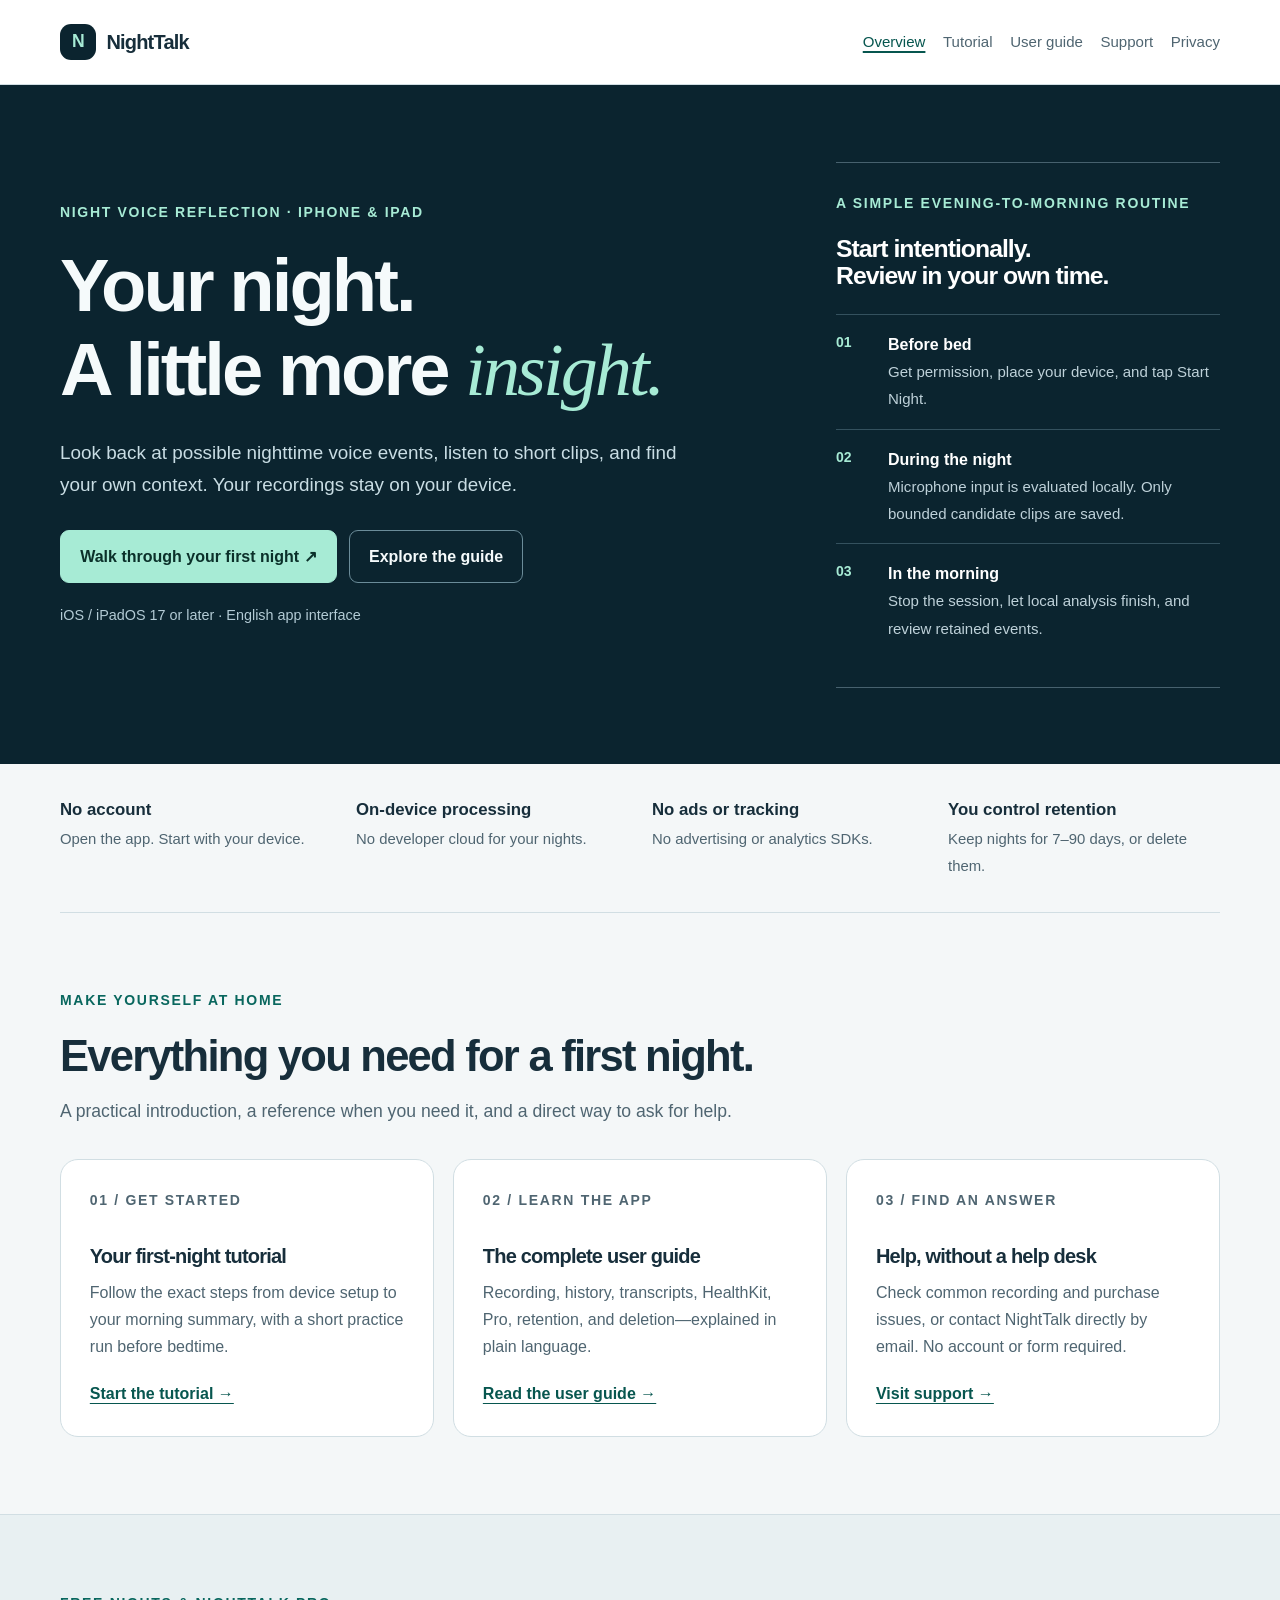
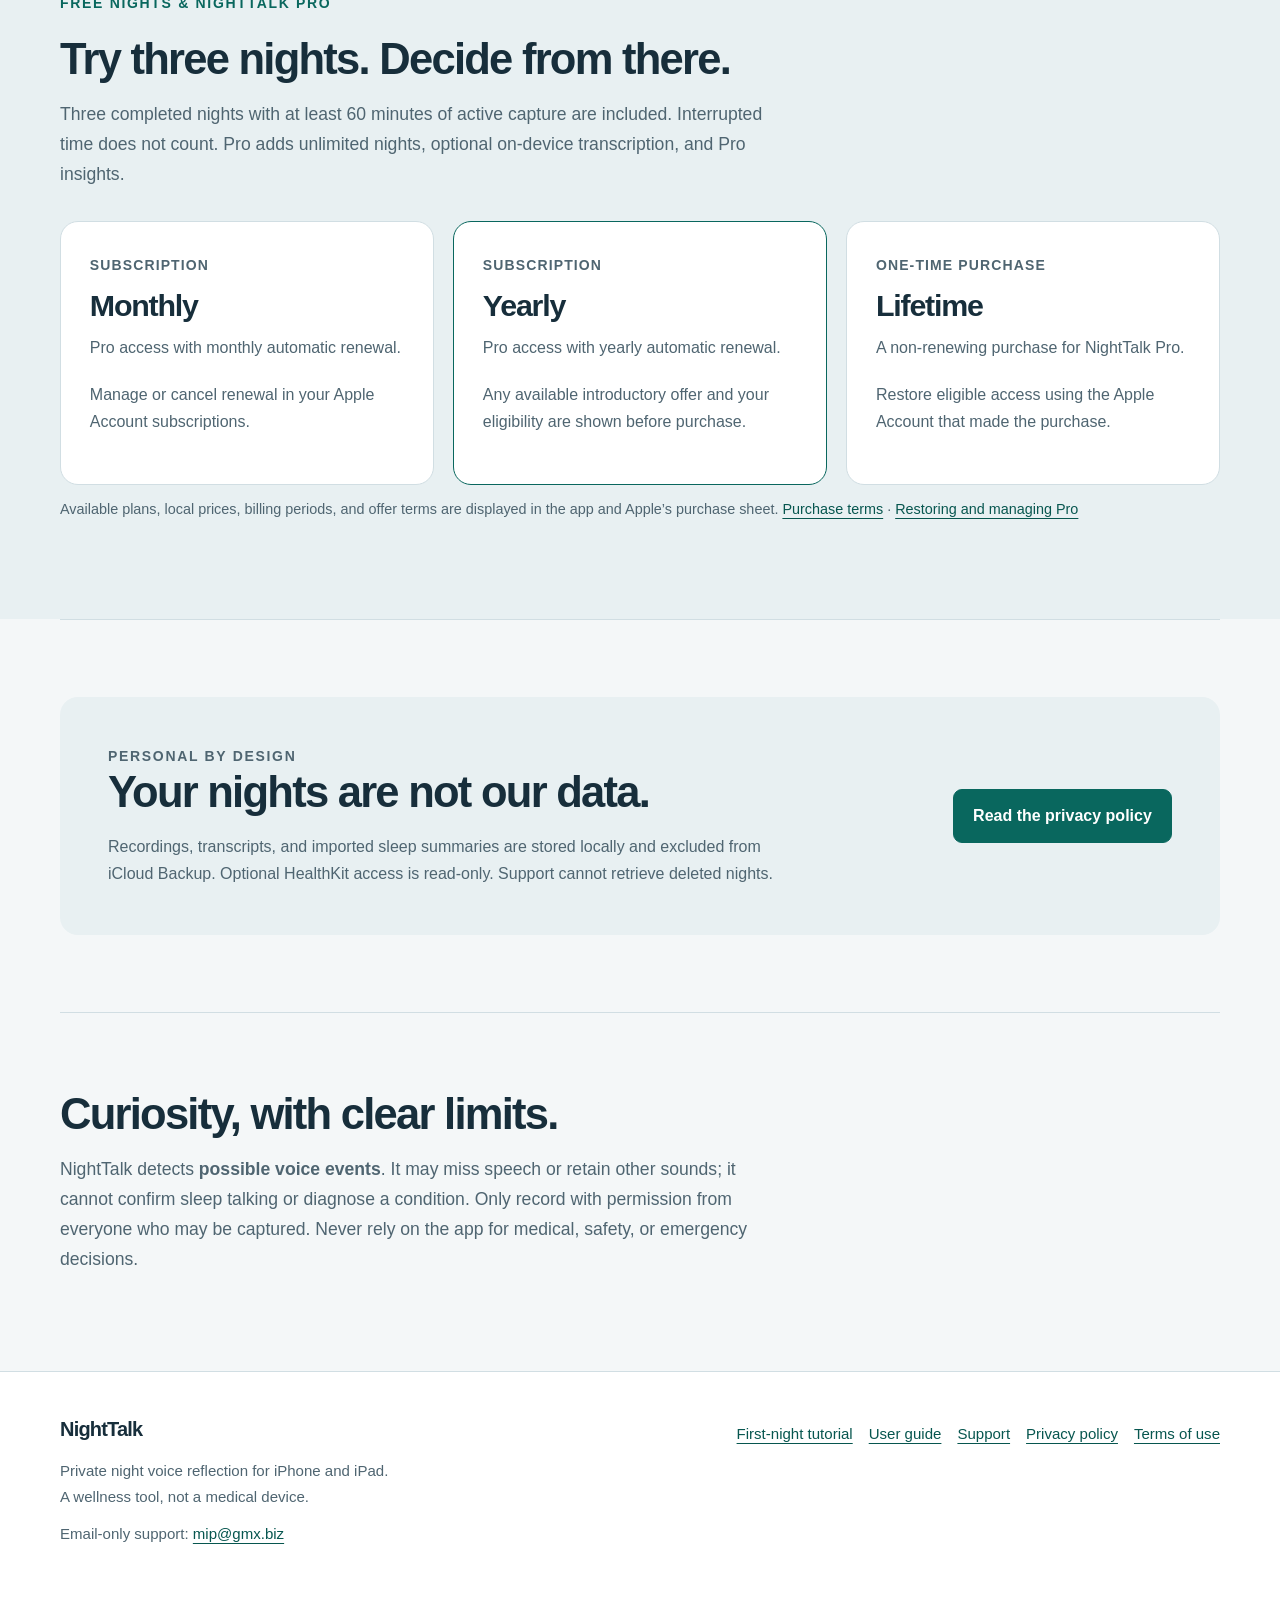
==== index.html @ 0c6dddd6 "Build polished NightTalk user help, tutorial and email-only support site" ====
<!doctype html>
<html lang="en"><head><meta charset="utf-8"><meta name="viewport" content="width=device-width, initial-scale=1"><meta name="description" content="Meet NightTalk: private, on-device voice-event reflection. Learn to record a night, review possible events, and control your data."><meta name="color-scheme" content="light dark"><link rel="canonical" href="https://minh.systems/Nighttalk/"><link rel="stylesheet" href="assets/styles.css"><title>A little more insight into your night — NightTalk</title></head>
<body><a class="skip-link" href="#main-content">Skip to content</a>
<header class="site-header"><nav class="nav shell" aria-label="Main navigation"><a class="brand" href="index.html" aria-label="NightTalk home"><span class="brand-mark" aria-hidden="true">N</span>NightTalk</a><div class="nav-links"><a href="index.html" aria-current="page">Overview</a><a href="tutorial.html">Tutorial</a><a href="documentation.html">User guide</a><a href="support.html">Support</a><a href="privacy.html">Privacy</a></div></nav></header>
<main id="main-content">
<section class="hero"><div class="shell hero-grid"><div><p class="eyebrow">Night voice reflection · iPhone &amp; iPad</p><h1>Your night.<br>A little more <em>insight.</em></h1><p class="hero-copy">Look back at possible nighttime voice events, listen to short clips, and find your own context. Your recordings stay on your device.</p><div class="hero-actions"><a class="button" href="tutorial.html">Walk through your first night <span aria-hidden="true">&nbsp;↗</span></a><a class="button button-secondary" href="documentation.html">Explore the guide</a></div><p class="microcopy">iOS / iPadOS 17 or later · English app interface</p></div><aside class="night-note"><p class="eyebrow">A simple evening-to-morning routine</p><h2>Start intentionally.<br>Review in your own time.</h2><ol><li><div><strong>Before bed</strong><span>Get permission, place your device, and tap Start Night.</span></div></li><li><div><strong>During the night</strong><span>Microphone input is evaluated locally. Only bounded candidate clips are saved.</span></div></li><li><div><strong>In the morning</strong><span>Stop the session, let local analysis finish, and review retained events.</span></div></li></ol></aside></div></section>
<div class="shell facts" aria-label="Product facts"><div class="fact"><strong>No account</strong><span>Open the app. Start with your device.</span></div><div class="fact"><strong>On-device processing</strong><span>No developer cloud for your nights.</span></div><div class="fact"><strong>No ads or tracking</strong><span>No advertising or analytics SDKs.</span></div><div class="fact"><strong>You control retention</strong><span>Keep nights for 7–90 days, or delete them.</span></div></div>
<section class="section shell"><p class="eyebrow">Make yourself at home</p><h2>Everything you need for a first night.</h2><p class="section-intro">A practical introduction, a reference when you need it, and a direct way to ask for help.</p><div class="grid-3"><article class="card"><p class="eyebrow">01 / Get started</p><h3>Your first-night tutorial</h3><p>Follow the exact steps from device setup to your morning summary, with a short practice run before bedtime.</p><a href="tutorial.html">Start the tutorial →</a></article><article class="card"><p class="eyebrow">02 / Learn the app</p><h3>The complete user guide</h3><p>Recording, history, transcripts, HealthKit, Pro, retention, and deletion—explained in plain language.</p><a href="documentation.html">Read the user guide →</a></article><article class="card"><p class="eyebrow">03 / Find an answer</p><h3>Help, without a help desk</h3><p>Check common recording and purchase issues, or contact NightTalk directly by email. No account or form required.</p><a href="support.html">Visit support →</a></article></div></section>
<section class="section pricing" id="plans"><div class="shell"><p class="eyebrow">Free nights &amp; NightTalk Pro</p><h2>Try three nights. Decide from there.</h2><p class="section-intro">Three completed nights with at least 60 minutes of active capture are included. Interrupted time does not count. Pro adds unlimited nights, optional on-device transcription, and Pro insights.</p><div class="pricing-grid"><article class="price-card"><span class="price-label">Subscription</span><h3 class="price">Monthly</h3><p>Pro access with monthly automatic renewal.</p><p>Manage or cancel renewal in your Apple Account subscriptions.</p></article><article class="price-card featured"><span class="price-label">Subscription</span><h3 class="price">Yearly</h3><p>Pro access with yearly automatic renewal.</p><p>Any available introductory offer and your eligibility are shown before purchase.</p></article><article class="price-card"><span class="price-label">One-time purchase</span><h3 class="price">Lifetime</h3><p>A non-renewing purchase for NightTalk Pro.</p><p>Restore eligible access using the Apple Account that made the purchase.</p></article></div><p class="microcopy">Available plans, local prices, billing periods, and offer terms are displayed in the app and Apple’s purchase sheet. <a href="terms.html">Purchase terms</a> · <a href="documentation.html#purchases">Restoring and managing Pro</a></p></div></section>
<section class="section shell"><div class="callout"><div><p class="eyebrow">Personal by design</p><h2>Your nights are not our data.</h2><p>Recordings, transcripts, and imported sleep summaries are stored locally and excluded from iCloud Backup. Optional HealthKit access is read-only. Support cannot retrieve deleted nights.</p></div><a class="button" href="privacy.html">Read the privacy policy</a></div></section>
<section class="section shell"><h2>Curiosity, with clear limits.</h2><p class="section-intro">NightTalk detects <strong>possible voice events</strong>. It may miss speech or retain other sounds; it cannot confirm sleep talking or diagnose a condition. Only record with permission from everyone who may be captured. Never rely on the app for medical, safety, or emergency decisions.</p></section></main>
<footer class="site-footer"><div class="shell footer-grid"><div><a class="brand" href="index.html">NightTalk</a><p>Private night voice reflection for iPhone and iPad.<br>A wellness tool, not a medical device.</p><p>Email-only support: <a href="mailto:mip@gmx.biz">mip@gmx.biz</a></p></div><nav class="footer-links" aria-label="Footer navigation"><a href="tutorial.html">First-night tutorial</a><a href="documentation.html">User guide</a><a href="support.html">Support</a><a href="privacy.html">Privacy policy</a><a href="terms.html">Terms of use</a></nav></div></footer>
</body></html>
---- assets/styles.css ----
:root{color-scheme:light dark;--ink:#172e3b;--muted:#4f6571;--paper:#f4f7f8;--surface:#fff;--soft:#e8f0f2;--line:#d1dee3;--accent:#09675e;--accent-ink:#07564f;--night:#0b242f;--mint:#a7ebd5;--radius:18px}
*{box-sizing:border-box}html{scroll-behavior:smooth;scroll-padding-top:110px}body{margin:0;background:var(--paper);color:var(--ink);font-family:-apple-system,BlinkMacSystemFont,"Segoe UI",sans-serif;font-size:1rem;line-height:1.7;overflow-wrap:break-word}a{color:var(--accent-ink);text-underline-offset:4px}a:hover{text-decoration-thickness:2px}a:focus-visible,summary:focus-visible{outline:3px solid #c97608;outline-offset:5px}h1,h2,h3{line-height:1.12;letter-spacing:-.04em;text-wrap:balance}h1{font-size:clamp(2.6rem,5.8vw,5.25rem);font-weight:650;margin:0;max-width:850px}h2{font-size:clamp(1.8rem,3.4vw,2.8rem);margin:0 0 1rem;font-weight:650}h3{font-size:1.25rem;margin:0 0 .65rem}p{margin:.75rem 0 1.25rem}.shell{width:min(1160px,calc(100% - 3rem));margin-inline:auto}.site-header{background:var(--surface);border-bottom:1px solid var(--line);position:sticky;top:0;z-index:10}.nav{display:flex;align-items:center;justify-content:space-between;gap:1.5rem;min-height:84px}.brand{display:inline-flex;align-items:center;gap:.65rem;font-size:1.25rem;font-weight:750;letter-spacing:-.04em;text-decoration:none;color:var(--ink)}.brand-mark{width:36px;height:36px;border-radius:11px;background:var(--night);color:var(--mint);display:grid;place-items:center;font-size:1.1rem}.nav-links{display:flex;flex-wrap:wrap;gap:.3rem 1.1rem}.nav-links a{font-size:.94rem;min-height:44px;display:inline-flex;align-items:center;color:var(--muted);text-decoration:none}.nav-links a[aria-current],.nav-links a:hover{color:var(--accent-ink);text-decoration:underline;text-decoration-thickness:2px}.skip-link{position:fixed;top:-100px;left:1rem;background:var(--surface);padding:.8rem;z-index:99}.skip-link:focus{top:1rem}.hero{background:var(--night);color:#f5fafb;padding:clamp(3rem,6vw,6rem) 0}.hero-grid{display:grid;grid-template-columns:minmax(0,1.45fr) minmax(0,.8fr);gap:5rem;align-items:center}.eyebrow{font-size:.875rem;text-transform:uppercase;letter-spacing:.12em;font-weight:750;color:var(--accent);margin:0 0 1.2rem}.hero .eyebrow{color:var(--mint)}.hero h1 em{font-family:Georgia,serif;font-weight:400;color:var(--mint)}.hero-copy{color:#c9dde4;font-size:1.18rem;max-width:630px;margin:1.6rem 0}.hero-actions{display:flex;flex-wrap:wrap;gap:.75rem;margin:1.8rem 0 1.25rem}.button{display:inline-flex;align-items:center;justify-content:center;min-height:48px;padding:.75rem 1.2rem;border:1px solid var(--accent);border-radius:9px;background:var(--accent);color:#fff;font-weight:700;text-decoration:none;text-align:center}.button:hover{filter:brightness(1.12);text-decoration:none}.hero .button{background:var(--mint);border-color:var(--mint);color:#0b302a}.hero .button-secondary{background:transparent;color:#f5fafb;border-color:#6b8c99}.microcopy{font-size:.9rem;color:var(--muted)}.hero .microcopy{color:#b3cbd5}.night-note{border-top:1px solid #47616e;border-bottom:1px solid #47616e;padding:1.8rem 0}.night-note h2{font-size:1.55rem;color:#fff}.night-note ol{list-style:none;padding:0;margin:1.5rem 0 0;counter-reset:night}.night-note li{counter-increment:night;display:grid;grid-template-columns:36px 1fr;gap:1rem;padding:1rem 0;border-top:1px solid #34515e}.night-note li:before{content:"0" counter(night);color:var(--mint);font-size:.875rem;font-weight:750}.night-note strong{display:block;color:#fff}.night-note span{color:#bed1d9;font-size:.94rem}.section{padding:clamp(3rem,6vw,5rem) 0}.section + .section{border-top:1px solid var(--line)}.section-intro{color:var(--muted);max-width:730px;font-size:1.1rem}.section-heading{display:flex;align-items:end;justify-content:space-between;gap:2rem}.grid-3,.pricing-grid{display:grid;grid-template-columns:repeat(3,minmax(0,1fr));gap:1.2rem;margin-top:2rem}.card,.price-card{background:var(--surface);border:1px solid var(--line);padding:1.8rem;border-radius:var(--radius)}.card p,.price-card p,.price-card ul{color:var(--muted)}.card p:last-child{margin-bottom:0}.card .eyebrow{margin-bottom:2rem}.card a{font-weight:700}.facts{display:grid;grid-template-columns:repeat(4,minmax(0,1fr));border-bottom:1px solid var(--line);gap:1.5rem;padding:2rem 0}.fact strong{display:block;font-size:1.05rem}.fact span{font-size:.93rem;color:var(--muted)}.pricing{background:var(--soft)}.price-label{font-size:.875rem;color:var(--muted);text-transform:uppercase;letter-spacing:.08em;font-weight:750}.price{font-size:1.9rem;letter-spacing:-.04em;font-weight:700;margin:.6rem 0}.price-card ul{padding-left:1.2rem}.featured{border-color:var(--accent)}.callout{padding:clamp(1.5rem,4vw,3rem);background:var(--soft);border-radius:var(--radius);display:flex;justify-content:space-between;align-items:center;gap:2rem}.callout p{max-width:700px;margin-bottom:0;color:var(--muted)}.callout .button{flex-shrink:0}.legal-hero{background:var(--soft);padding:clamp(2.6rem,6vw,4.5rem) 0}.legal-hero h1{font-size:clamp(2.5rem,5vw,4.2rem)}.legal-hero p:not(.eyebrow){max-width:740px;color:var(--muted);font-size:1.1rem;margin-bottom:0}.prose{width:min(820px,calc(100% - 3rem));margin:3rem auto 5rem}.prose h2{font-size:1.7rem;margin-top:2.8rem;scroll-margin-top:1rem}.prose h3{margin-top:1.7rem}.prose p,.prose li{color:var(--muted)}.prose li{margin-bottom:.5rem}.prose strong{color:var(--ink)}.notice{padding:1.25rem 1.5rem;border-left:3px solid var(--accent);background:var(--soft);border-radius:0 10px 10px 0}.docs-layout{display:grid;grid-template-columns:235px minmax(0,1fr);gap:4.5rem;align-items:start;padding:3.5rem 0 5rem}.docs-layout .prose{width:100%;margin:0;max-width:790px}.docs-layout .prose h2:first-child{margin-top:0}.toc{position:sticky;top:116px;border-left:1px solid var(--line);padding-left:1.25rem}.toc h2{font-size:.875rem;text-transform:uppercase;letter-spacing:.08em}.toc a{display:block;padding:.5rem 0;text-decoration:none;color:var(--muted);font-size:.94rem}.toc a:hover{color:var(--accent-ink);text-decoration:underline}.step{padding:0 0 2rem;margin-bottom:2rem;border-bottom:1px solid var(--line)}.step .step-number{font-size:.875rem;letter-spacing:.1em;font-weight:750;color:var(--accent);text-transform:uppercase}.step h2{margin-top:.6rem}.checklist{padding-left:1.2rem}.support-grid{display:grid;grid-template-columns:1.15fr .85fr;gap:3rem;align-items:start}.support-box{padding:2rem;background:var(--soft);border-radius:var(--radius)}.support-box h3{margin-top:0}.support-box p,.support-box li{color:var(--muted)}.email-address{font-size:clamp(1.5rem,4vw,2.4rem);font-weight:650;letter-spacing:-.04em}.faq{margin-top:2rem;max-width:900px}details{border-top:1px solid var(--line);padding:1.1rem 0}details:last-child{border-bottom:1px solid var(--line)}summary{cursor:pointer;font-size:1.1rem;font-weight:650;padding:.4rem 1rem .4rem 0}details p{color:var(--muted);max-width:790px;padding-right:1rem}details a{font-weight:600}.site-footer{border-top:1px solid var(--line);padding:2.5rem 0;background:var(--surface)}.footer-grid{display:grid;grid-template-columns:1fr 1fr;gap:3rem}.footer-grid p{color:var(--muted);font-size:.94rem;max-width:480px;margin:.75rem 0}.footer-links{display:flex;align-content:start;justify-content:flex-end;gap:.4rem 1rem;flex-wrap:wrap}.footer-links a{font-size:.94rem;min-height:44px;display:inline-flex;align-items:center}
@media(prefers-color-scheme:dark){:root{--ink:#e6f0f4;--muted:#aec2cc;--paper:#0d202b;--surface:#122b37;--soft:#173442;--line:#35525f;--accent:#8cdfc8;--accent-ink:#a7ebd5}.button{background:#a7ebd5;color:#0b302a;border-color:#a7ebd5}.hero{background:#081c25}.brand-mark{background:#244b55}.hero .button-secondary{color:#f5fafb}.night-note{border-color:#47616e}}
@media(max-width:900px){.hero-grid{gap:2.5rem;grid-template-columns:1.3fr 1fr}.docs-layout{gap:2rem;grid-template-columns:190px 1fr}.grid-3,.pricing-grid{gap:.75rem}.card,.price-card{padding:1.3rem}.nav-links{gap:.1rem .7rem}}
@media(max-width:700px){html{scroll-padding-top:1rem}.shell,.prose{width:calc(100% - 2rem)}.site-header{position:static}.nav{align-items:flex-start;flex-direction:column;gap:.5rem;padding:1rem 0 .5rem}.nav-links{gap:0 1rem}.hero-grid,.support-grid,.docs-layout,.footer-grid{grid-template-columns:1fr}.hero-grid{gap:2rem}.hero{padding:3rem 0}.night-note{margin-top:.5rem}.night-note ol{margin-top:1rem}.grid-3,.pricing-grid{grid-template-columns:1fr}.facts{grid-template-columns:1fr 1fr;gap:1.4rem}.card{padding:1.5rem}.card .eyebrow{margin-bottom:1rem}.callout,.section-heading{align-items:flex-start;flex-direction:column;gap:1.25rem}.docs-layout{padding-top:2rem}.toc{position:static;display:flex;flex-wrap:wrap;gap:.25rem 1rem;border-left:0;border-bottom:1px solid var(--line);padding:0 0 1.5rem}.toc h2{width:100%;margin-bottom:.25rem}.footer-grid{gap:1rem}.footer-links{justify-content:flex-start}.prose h2{scroll-margin-top:0}}
@media(prefers-reduced-motion:reduce){html{scroll-behavior:auto}*{transition:none!important}}
@media print{.site-header,.site-footer,.toc,.hero-actions{display:none}.hero,.legal-hero{background:none;color:#000}.docs-layout{display:block}.prose,.shell{width:100%;max-width:none}.prose p,.prose li{color:#000}details{break-inside:avoid}}
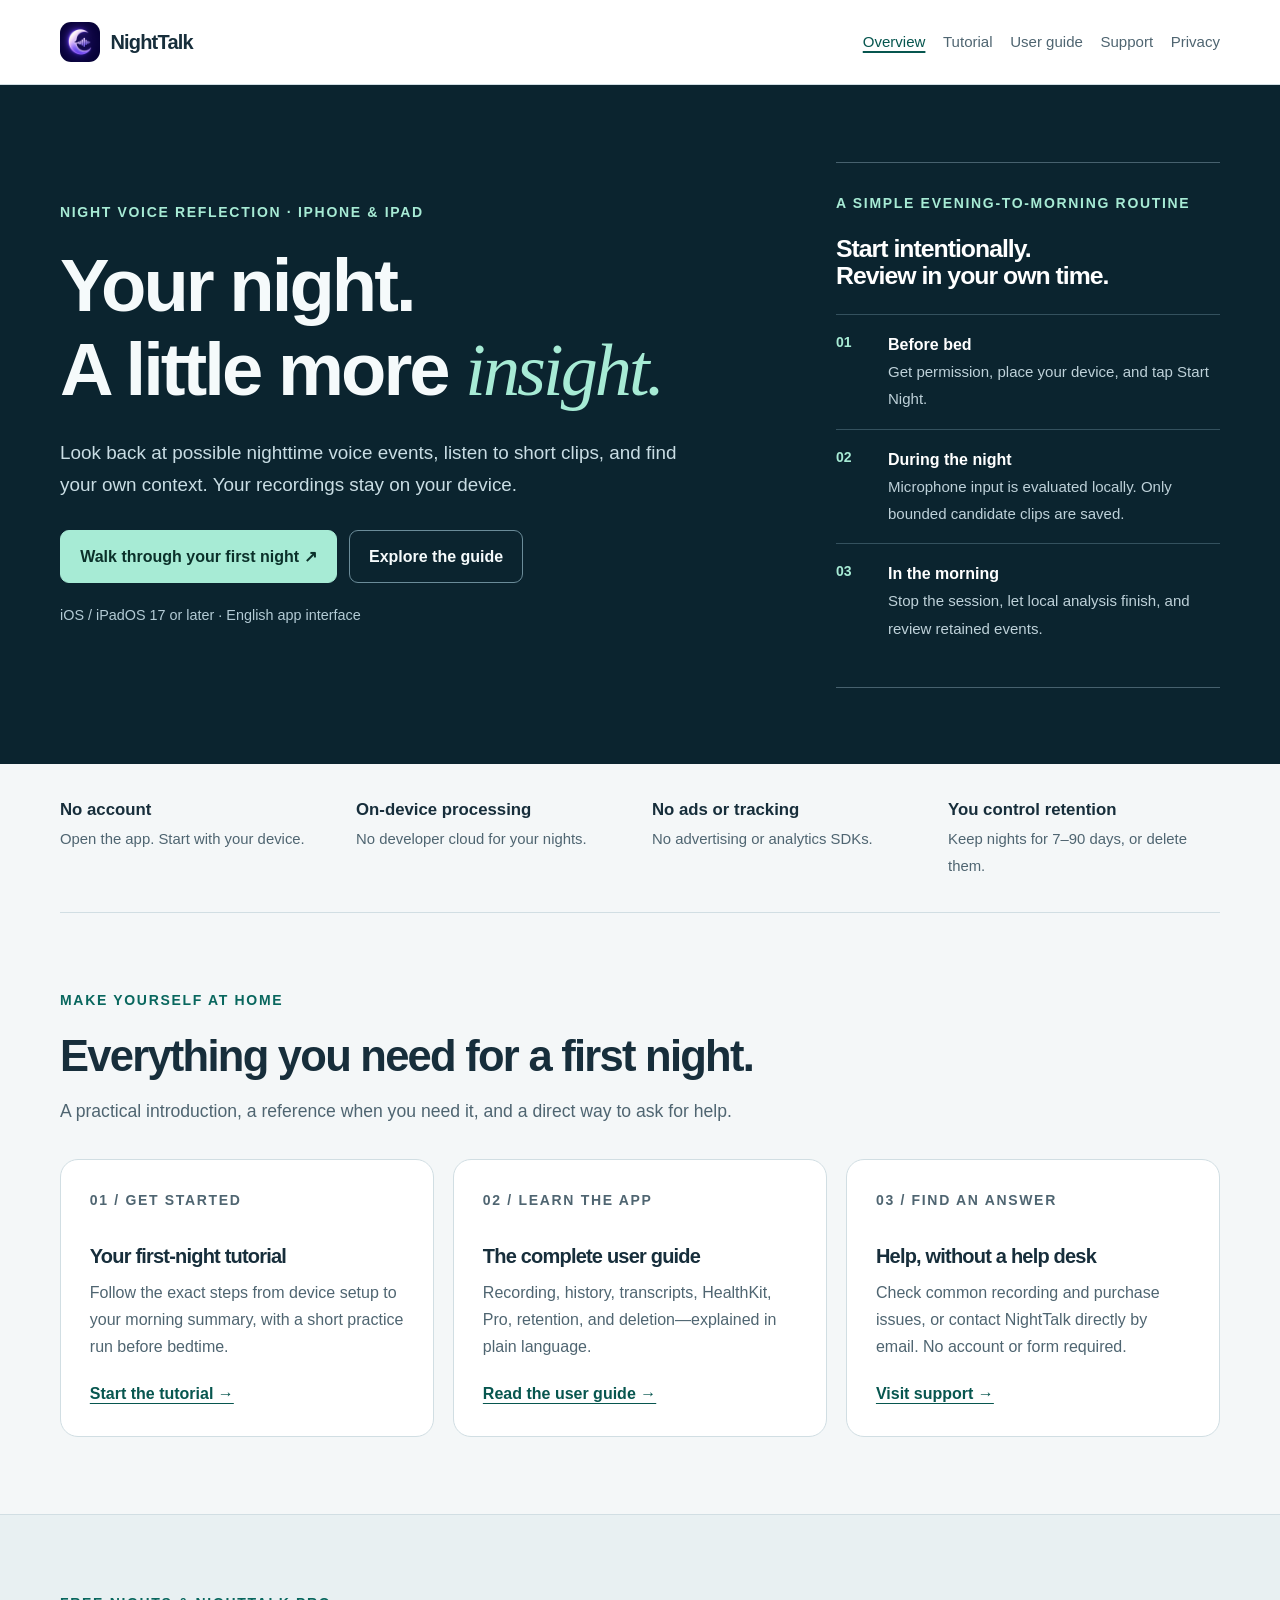
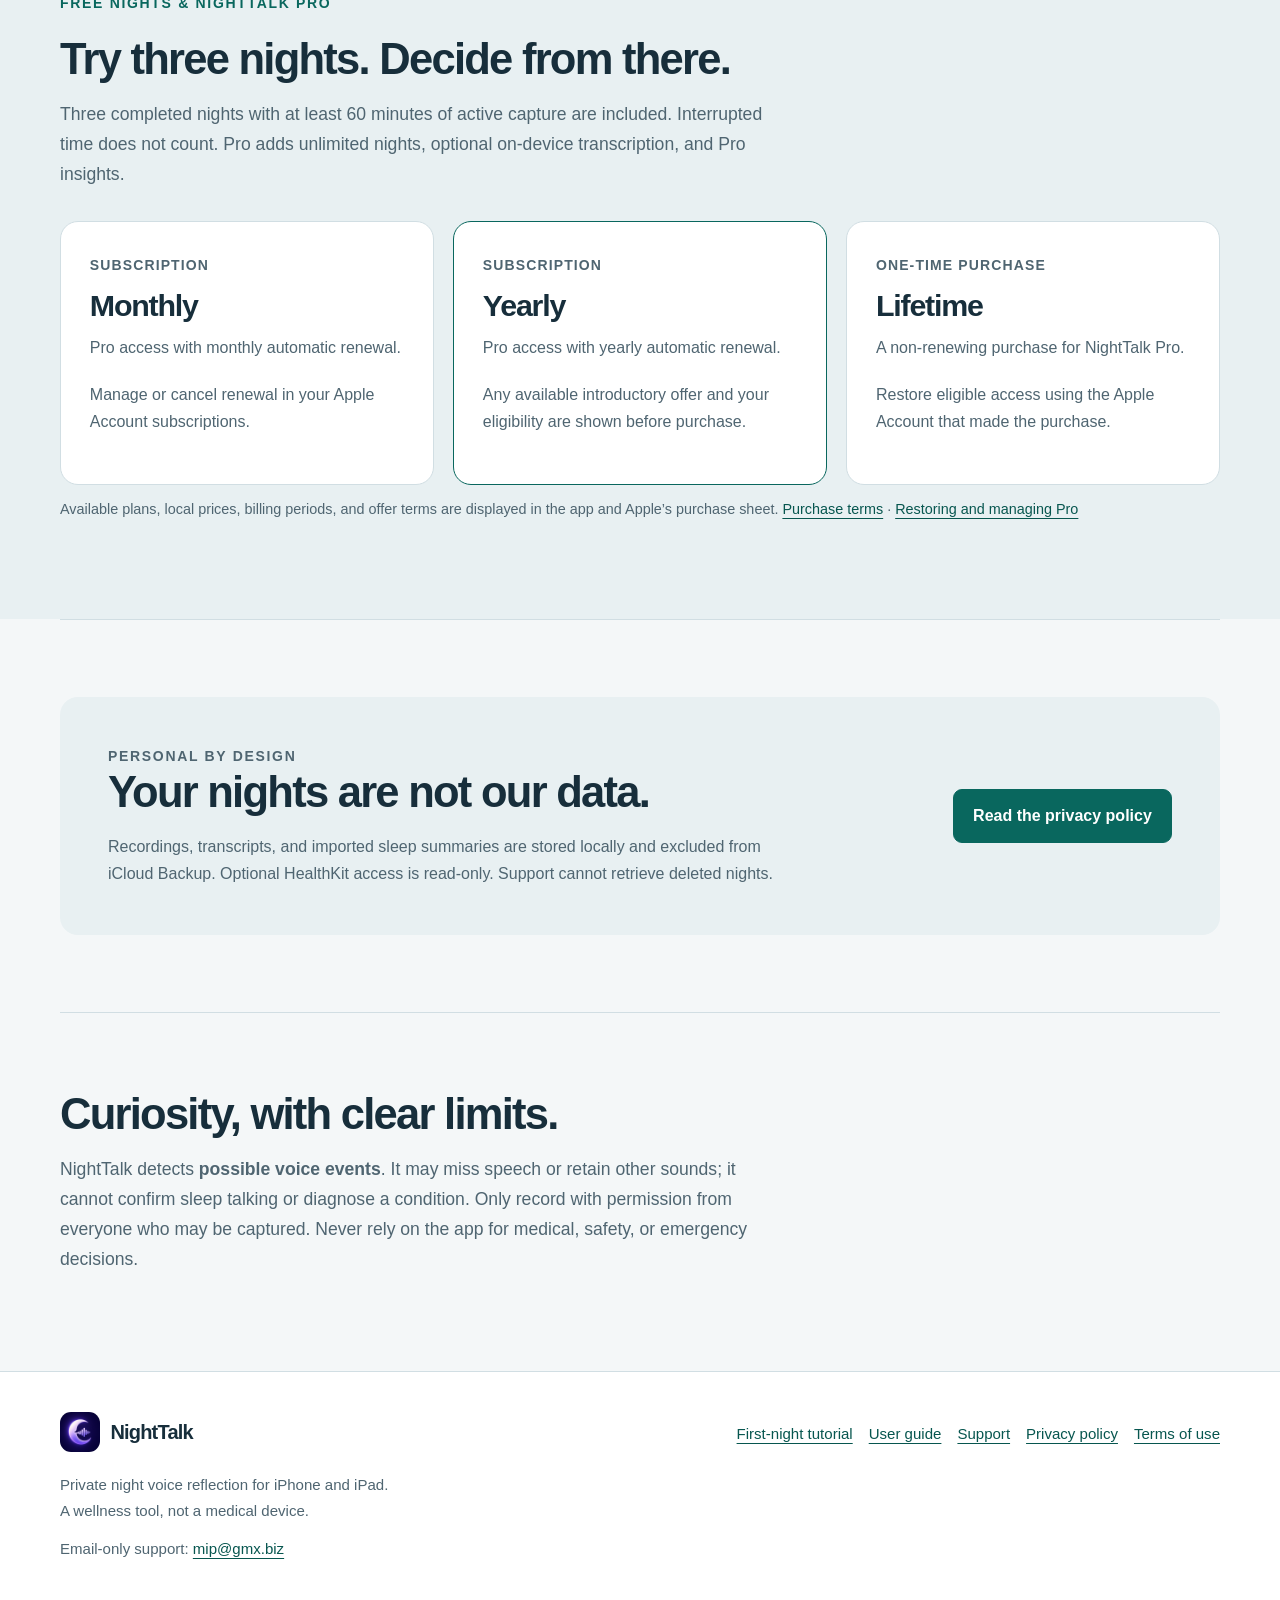
==== commit 770e28aa: "Use original NightTalk app logo across website and browser icons" ====
--- a/index.html
+++ b/index.html
@@ -1,7 +1,7 @@
 <!doctype html>
-<html lang="en"><head><meta charset="utf-8"><meta name="viewport" content="width=device-width, initial-scale=1"><meta name="description" content="Meet NightTalk: private, on-device voice-event reflection. Learn to record a night, review possible events, and control your data."><meta name="color-scheme" content="light dark"><link rel="canonical" href="https://minh.systems/Nighttalk/"><link rel="stylesheet" href="assets/styles.css"><title>A little more insight into your night — NightTalk</title></head>
+<html lang="en"><head><meta charset="utf-8"><meta name="viewport" content="width=device-width, initial-scale=1"><meta name="description" content="Meet NightTalk: private, on-device voice-event reflection. Learn to record a night, review possible events, and control your data."><meta name="color-scheme" content="light dark"><link rel="canonical" href="https://minh.systems/Nighttalk/"><link rel="icon" type="image/png" sizes="120x120" href="assets/favicon.png"><link rel="apple-touch-icon" sizes="180x180" href="assets/app-icon.png"><link rel="stylesheet" href="assets/styles.css"><title>A little more insight into your night — NightTalk</title></head>
 <body><a class="skip-link" href="#main-content">Skip to content</a>
-<header class="site-header"><nav class="nav shell" aria-label="Main navigation"><a class="brand" href="index.html" aria-label="NightTalk home"><span class="brand-mark" aria-hidden="true">N</span>NightTalk</a><div class="nav-links"><a href="index.html" aria-current="page">Overview</a><a href="tutorial.html">Tutorial</a><a href="documentation.html">User guide</a><a href="support.html">Support</a><a href="privacy.html">Privacy</a></div></nav></header>
+<header class="site-header"><nav class="nav shell" aria-label="Main navigation"><a class="brand" href="index.html" aria-label="NightTalk home"><img class="brand-icon" src="assets/app-icon.png" width="40" height="40" alt="">NightTalk</a><div class="nav-links"><a href="index.html" aria-current="page">Overview</a><a href="tutorial.html">Tutorial</a><a href="documentation.html">User guide</a><a href="support.html">Support</a><a href="privacy.html">Privacy</a></div></nav></header>
 <main id="main-content">
 <section class="hero"><div class="shell hero-grid"><div><p class="eyebrow">Night voice reflection · iPhone &amp; iPad</p><h1>Your night.<br>A little more <em>insight.</em></h1><p class="hero-copy">Look back at possible nighttime voice events, listen to short clips, and find your own context. Your recordings stay on your device.</p><div class="hero-actions"><a class="button" href="tutorial.html">Walk through your first night <span aria-hidden="true">&nbsp;↗</span></a><a class="button button-secondary" href="documentation.html">Explore the guide</a></div><p class="microcopy">iOS / iPadOS 17 or later · English app interface</p></div><aside class="night-note"><p class="eyebrow">A simple evening-to-morning routine</p><h2>Start intentionally.<br>Review in your own time.</h2><ol><li><div><strong>Before bed</strong><span>Get permission, place your device, and tap Start Night.</span></div></li><li><div><strong>During the night</strong><span>Microphone input is evaluated locally. Only bounded candidate clips are saved.</span></div></li><li><div><strong>In the morning</strong><span>Stop the session, let local analysis finish, and review retained events.</span></div></li></ol></aside></div></section>
 <div class="shell facts" aria-label="Product facts"><div class="fact"><strong>No account</strong><span>Open the app. Start with your device.</span></div><div class="fact"><strong>On-device processing</strong><span>No developer cloud for your nights.</span></div><div class="fact"><strong>No ads or tracking</strong><span>No advertising or analytics SDKs.</span></div><div class="fact"><strong>You control retention</strong><span>Keep nights for 7–90 days, or delete them.</span></div></div>
@@ -9,5 +9,5 @@
 <section class="section pricing" id="plans"><div class="shell"><p class="eyebrow">Free nights &amp; NightTalk Pro</p><h2>Try three nights. Decide from there.</h2><p class="section-intro">Three completed nights with at least 60 minutes of active capture are included. Interrupted time does not count. Pro adds unlimited nights, optional on-device transcription, and Pro insights.</p><div class="pricing-grid"><article class="price-card"><span class="price-label">Subscription</span><h3 class="price">Monthly</h3><p>Pro access with monthly automatic renewal.</p><p>Manage or cancel renewal in your Apple Account subscriptions.</p></article><article class="price-card featured"><span class="price-label">Subscription</span><h3 class="price">Yearly</h3><p>Pro access with yearly automatic renewal.</p><p>Any available introductory offer and your eligibility are shown before purchase.</p></article><article class="price-card"><span class="price-label">One-time purchase</span><h3 class="price">Lifetime</h3><p>A non-renewing purchase for NightTalk Pro.</p><p>Restore eligible access using the Apple Account that made the purchase.</p></article></div><p class="microcopy">Available plans, local prices, billing periods, and offer terms are displayed in the app and Apple’s purchase sheet. <a href="terms.html">Purchase terms</a> · <a href="documentation.html#purchases">Restoring and managing Pro</a></p></div></section>
 <section class="section shell"><div class="callout"><div><p class="eyebrow">Personal by design</p><h2>Your nights are not our data.</h2><p>Recordings, transcripts, and imported sleep summaries are stored locally and excluded from iCloud Backup. Optional HealthKit access is read-only. Support cannot retrieve deleted nights.</p></div><a class="button" href="privacy.html">Read the privacy policy</a></div></section>
 <section class="section shell"><h2>Curiosity, with clear limits.</h2><p class="section-intro">NightTalk detects <strong>possible voice events</strong>. It may miss speech or retain other sounds; it cannot confirm sleep talking or diagnose a condition. Only record with permission from everyone who may be captured. Never rely on the app for medical, safety, or emergency decisions.</p></section></main>
-<footer class="site-footer"><div class="shell footer-grid"><div><a class="brand" href="index.html">NightTalk</a><p>Private night voice reflection for iPhone and iPad.<br>A wellness tool, not a medical device.</p><p>Email-only support: <a href="mailto:mip@gmx.biz">mip@gmx.biz</a></p></div><nav class="footer-links" aria-label="Footer navigation"><a href="tutorial.html">First-night tutorial</a><a href="documentation.html">User guide</a><a href="support.html">Support</a><a href="privacy.html">Privacy policy</a><a href="terms.html">Terms of use</a></nav></div></footer>
+<footer class="site-footer"><div class="shell footer-grid"><div><a class="brand" href="index.html"><img class="brand-icon" src="assets/app-icon.png" width="40" height="40" alt="">NightTalk</a><p>Private night voice reflection for iPhone and iPad.<br>A wellness tool, not a medical device.</p><p>Email-only support: <a href="mailto:mip@gmx.biz">mip@gmx.biz</a></p></div><nav class="footer-links" aria-label="Footer navigation"><a href="tutorial.html">First-night tutorial</a><a href="documentation.html">User guide</a><a href="support.html">Support</a><a href="privacy.html">Privacy policy</a><a href="terms.html">Terms of use</a></nav></div></footer>
 </body></html>
--- a/assets/styles.css
+++ b/assets/styles.css
@@ -5,3 +5,6 @@
 @media(max-width:700px){html{scroll-padding-top:1rem}.shell,.prose{width:calc(100% - 2rem)}.site-header{position:static}.nav{align-items:flex-start;flex-direction:column;gap:.5rem;padding:1rem 0 .5rem}.nav-links{gap:0 1rem}.hero-grid,.support-grid,.docs-layout,.footer-grid{grid-template-columns:1fr}.hero-grid{gap:2rem}.hero{padding:3rem 0}.night-note{margin-top:.5rem}.night-note ol{margin-top:1rem}.grid-3,.pricing-grid{grid-template-columns:1fr}.facts{grid-template-columns:1fr 1fr;gap:1.4rem}.card{padding:1.5rem}.card .eyebrow{margin-bottom:1rem}.callout,.section-heading{align-items:flex-start;flex-direction:column;gap:1.25rem}.docs-layout{padding-top:2rem}.toc{position:static;display:flex;flex-wrap:wrap;gap:.25rem 1rem;border-left:0;border-bottom:1px solid var(--line);padding:0 0 1.5rem}.toc h2{width:100%;margin-bottom:.25rem}.footer-grid{gap:1rem}.footer-links{justify-content:flex-start}.prose h2{scroll-margin-top:0}}
 @media(prefers-reduced-motion:reduce){html{scroll-behavior:auto}*{transition:none!important}}
 @media print{.site-header,.site-footer,.toc,.hero-actions{display:none}.hero,.legal-hero{background:none;color:#000}.docs-layout{display:block}.prose,.shell{width:100%;max-width:none}.prose p,.prose li{color:#000}details{break-inside:avoid}}
+
+/* Original app artwork; fixed dimensions prevent layout shift. */
+.brand-icon{display:block;width:40px;height:40px;object-fit:contain;border-radius:11px;flex-shrink:0}
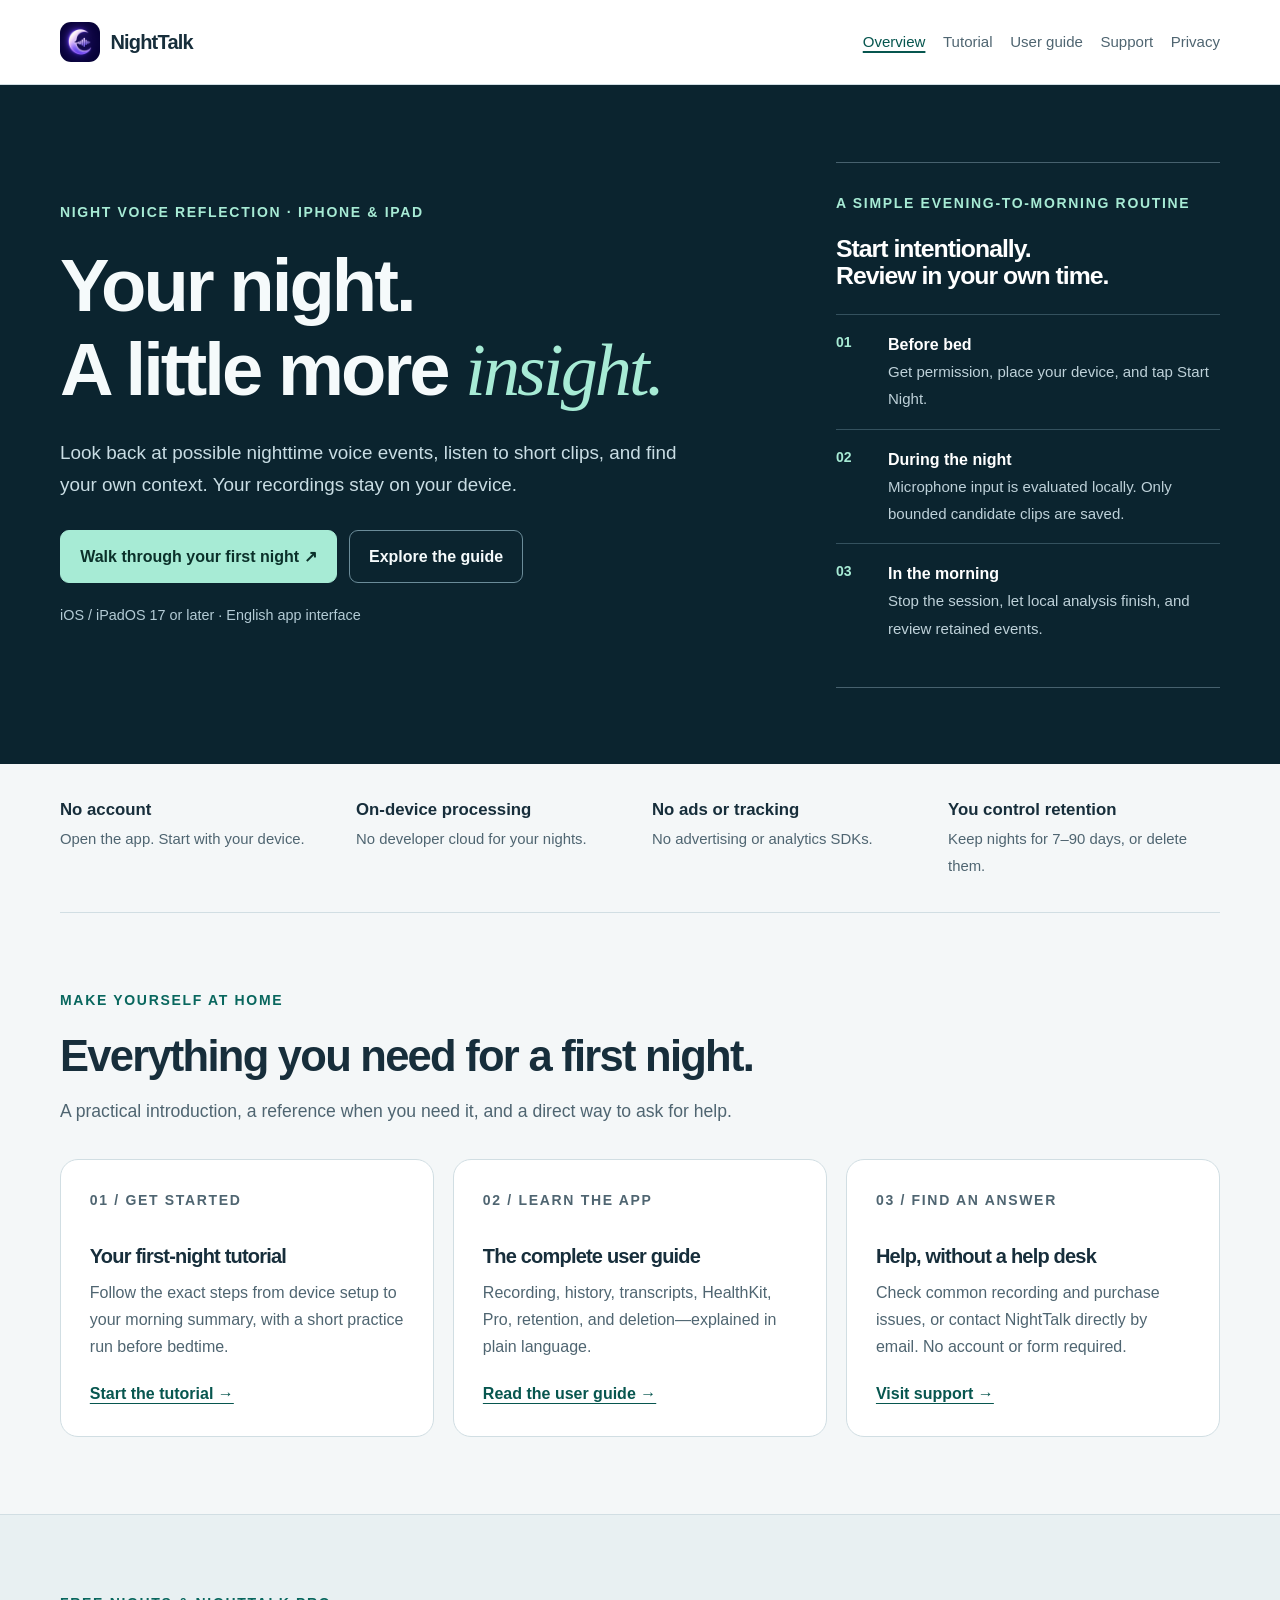
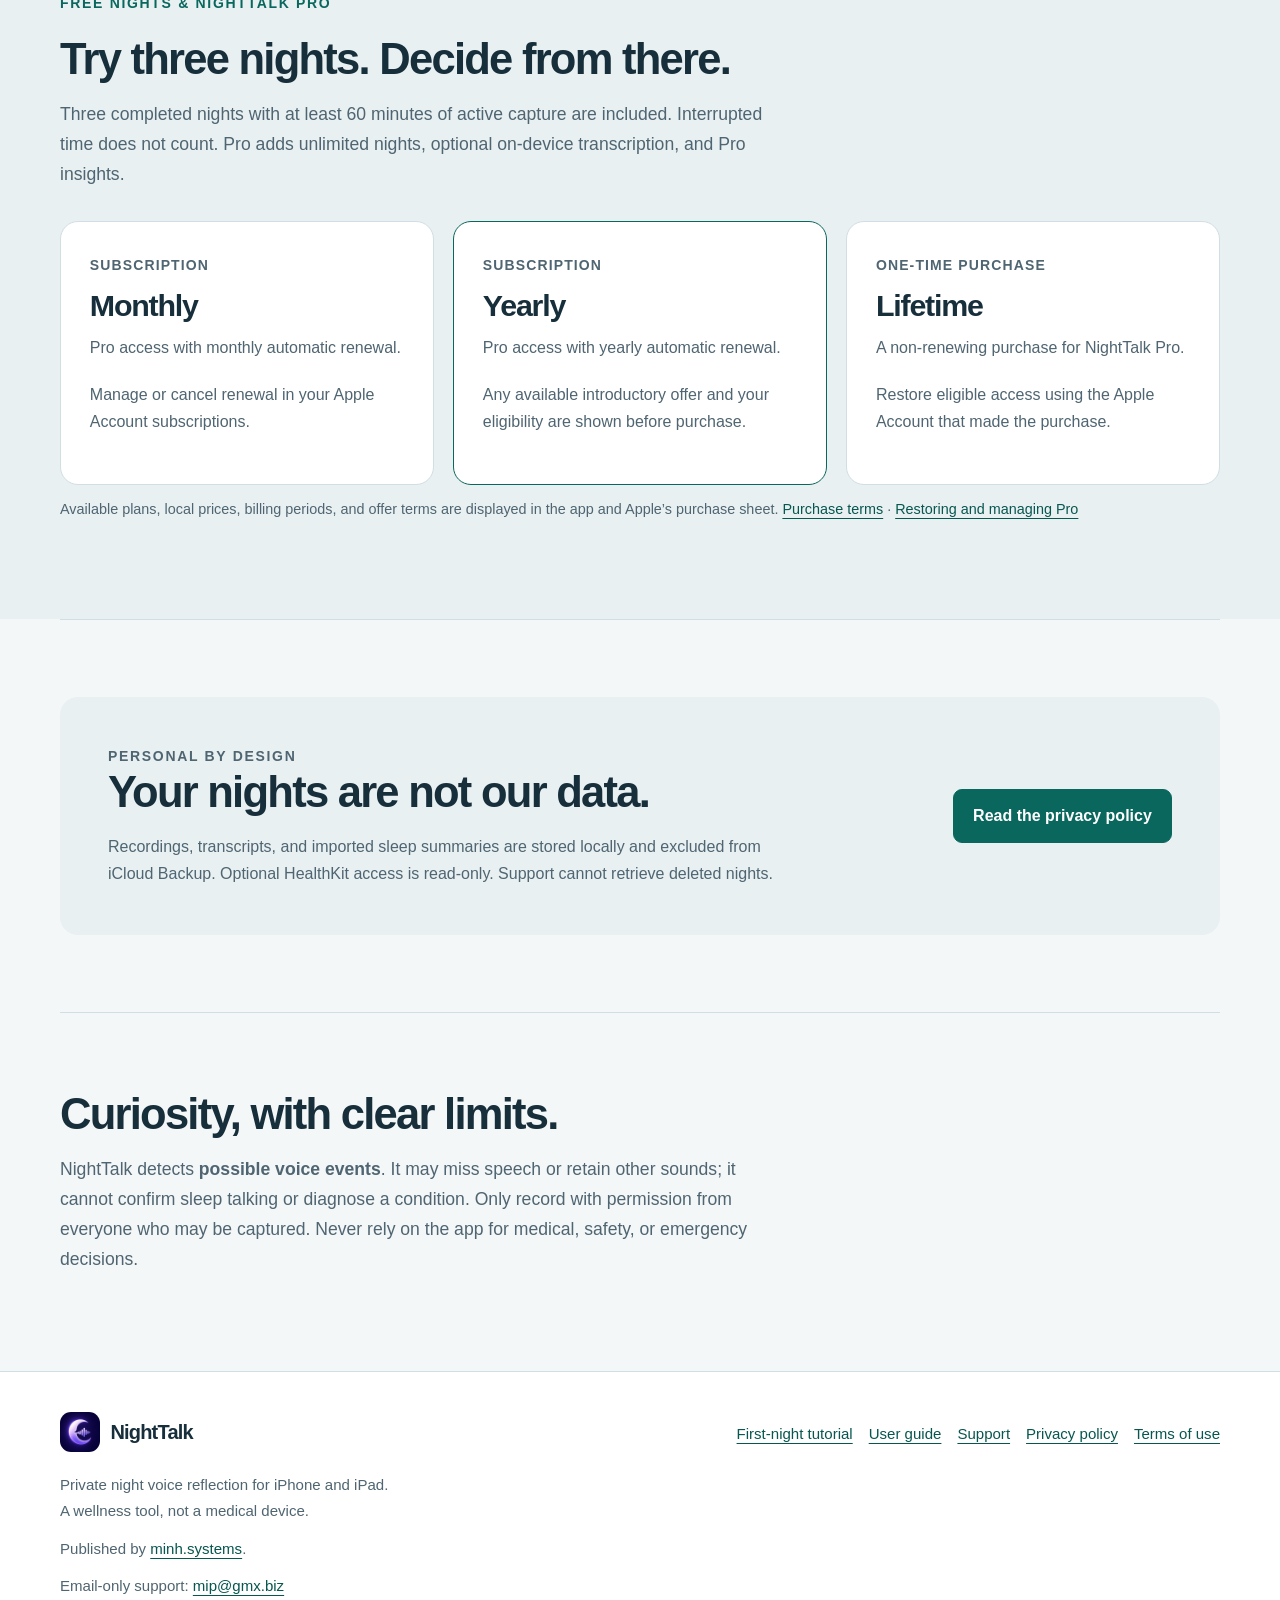
==== commit b12a9751: "Identify minh.systems as NightTalk publisher" ====
--- a/index.html
+++ b/index.html
@@ -9,5 +9,5 @@
 <section class="section pricing" id="plans"><div class="shell"><p class="eyebrow">Free nights &amp; NightTalk Pro</p><h2>Try three nights. Decide from there.</h2><p class="section-intro">Three completed nights with at least 60 minutes of active capture are included. Interrupted time does not count. Pro adds unlimited nights, optional on-device transcription, and Pro insights.</p><div class="pricing-grid"><article class="price-card"><span class="price-label">Subscription</span><h3 class="price">Monthly</h3><p>Pro access with monthly automatic renewal.</p><p>Manage or cancel renewal in your Apple Account subscriptions.</p></article><article class="price-card featured"><span class="price-label">Subscription</span><h3 class="price">Yearly</h3><p>Pro access with yearly automatic renewal.</p><p>Any available introductory offer and your eligibility are shown before purchase.</p></article><article class="price-card"><span class="price-label">One-time purchase</span><h3 class="price">Lifetime</h3><p>A non-renewing purchase for NightTalk Pro.</p><p>Restore eligible access using the Apple Account that made the purchase.</p></article></div><p class="microcopy">Available plans, local prices, billing periods, and offer terms are displayed in the app and Apple’s purchase sheet. <a href="terms.html">Purchase terms</a> · <a href="documentation.html#purchases">Restoring and managing Pro</a></p></div></section>
 <section class="section shell"><div class="callout"><div><p class="eyebrow">Personal by design</p><h2>Your nights are not our data.</h2><p>Recordings, transcripts, and imported sleep summaries are stored locally and excluded from iCloud Backup. Optional HealthKit access is read-only. Support cannot retrieve deleted nights.</p></div><a class="button" href="privacy.html">Read the privacy policy</a></div></section>
 <section class="section shell"><h2>Curiosity, with clear limits.</h2><p class="section-intro">NightTalk detects <strong>possible voice events</strong>. It may miss speech or retain other sounds; it cannot confirm sleep talking or diagnose a condition. Only record with permission from everyone who may be captured. Never rely on the app for medical, safety, or emergency decisions.</p></section></main>
-<footer class="site-footer"><div class="shell footer-grid"><div><a class="brand" href="index.html"><img class="brand-icon" src="assets/app-icon.png" width="40" height="40" alt="">NightTalk</a><p>Private night voice reflection for iPhone and iPad.<br>A wellness tool, not a medical device.</p><p>Email-only support: <a href="mailto:mip@gmx.biz">mip@gmx.biz</a></p></div><nav class="footer-links" aria-label="Footer navigation"><a href="tutorial.html">First-night tutorial</a><a href="documentation.html">User guide</a><a href="support.html">Support</a><a href="privacy.html">Privacy policy</a><a href="terms.html">Terms of use</a></nav></div></footer>
+<footer class="site-footer"><div class="shell footer-grid"><div><a class="brand" href="index.html"><img class="brand-icon" src="assets/app-icon.png" width="40" height="40" alt="">NightTalk</a><p>Private night voice reflection for iPhone and iPad.<br>A wellness tool, not a medical device.</p><p>Published by <a href="https://minh.systems/">minh.systems</a>.</p><p>Email-only support: <a href="mailto:mip@gmx.biz">mip@gmx.biz</a></p></div><nav class="footer-links" aria-label="Footer navigation"><a href="tutorial.html">First-night tutorial</a><a href="documentation.html">User guide</a><a href="support.html">Support</a><a href="privacy.html">Privacy policy</a><a href="terms.html">Terms of use</a></nav></div></footer>
 </body></html>
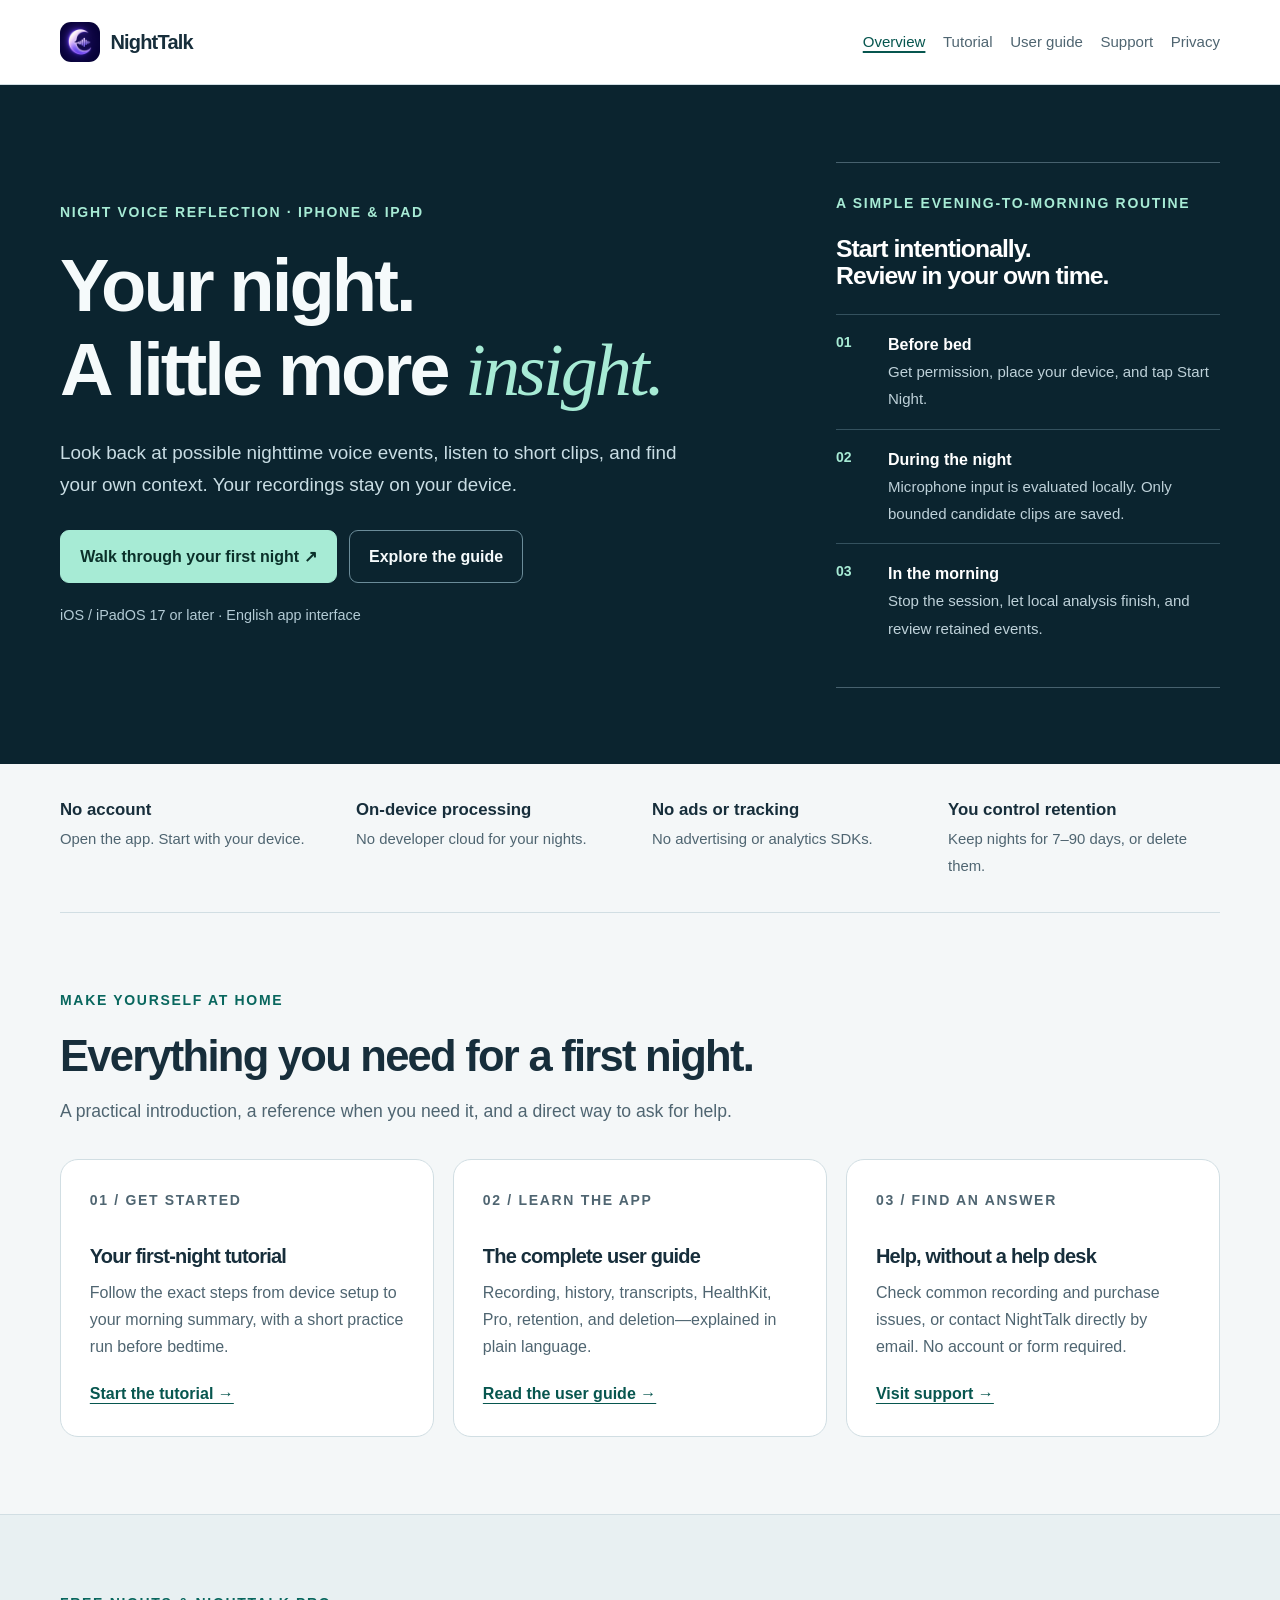
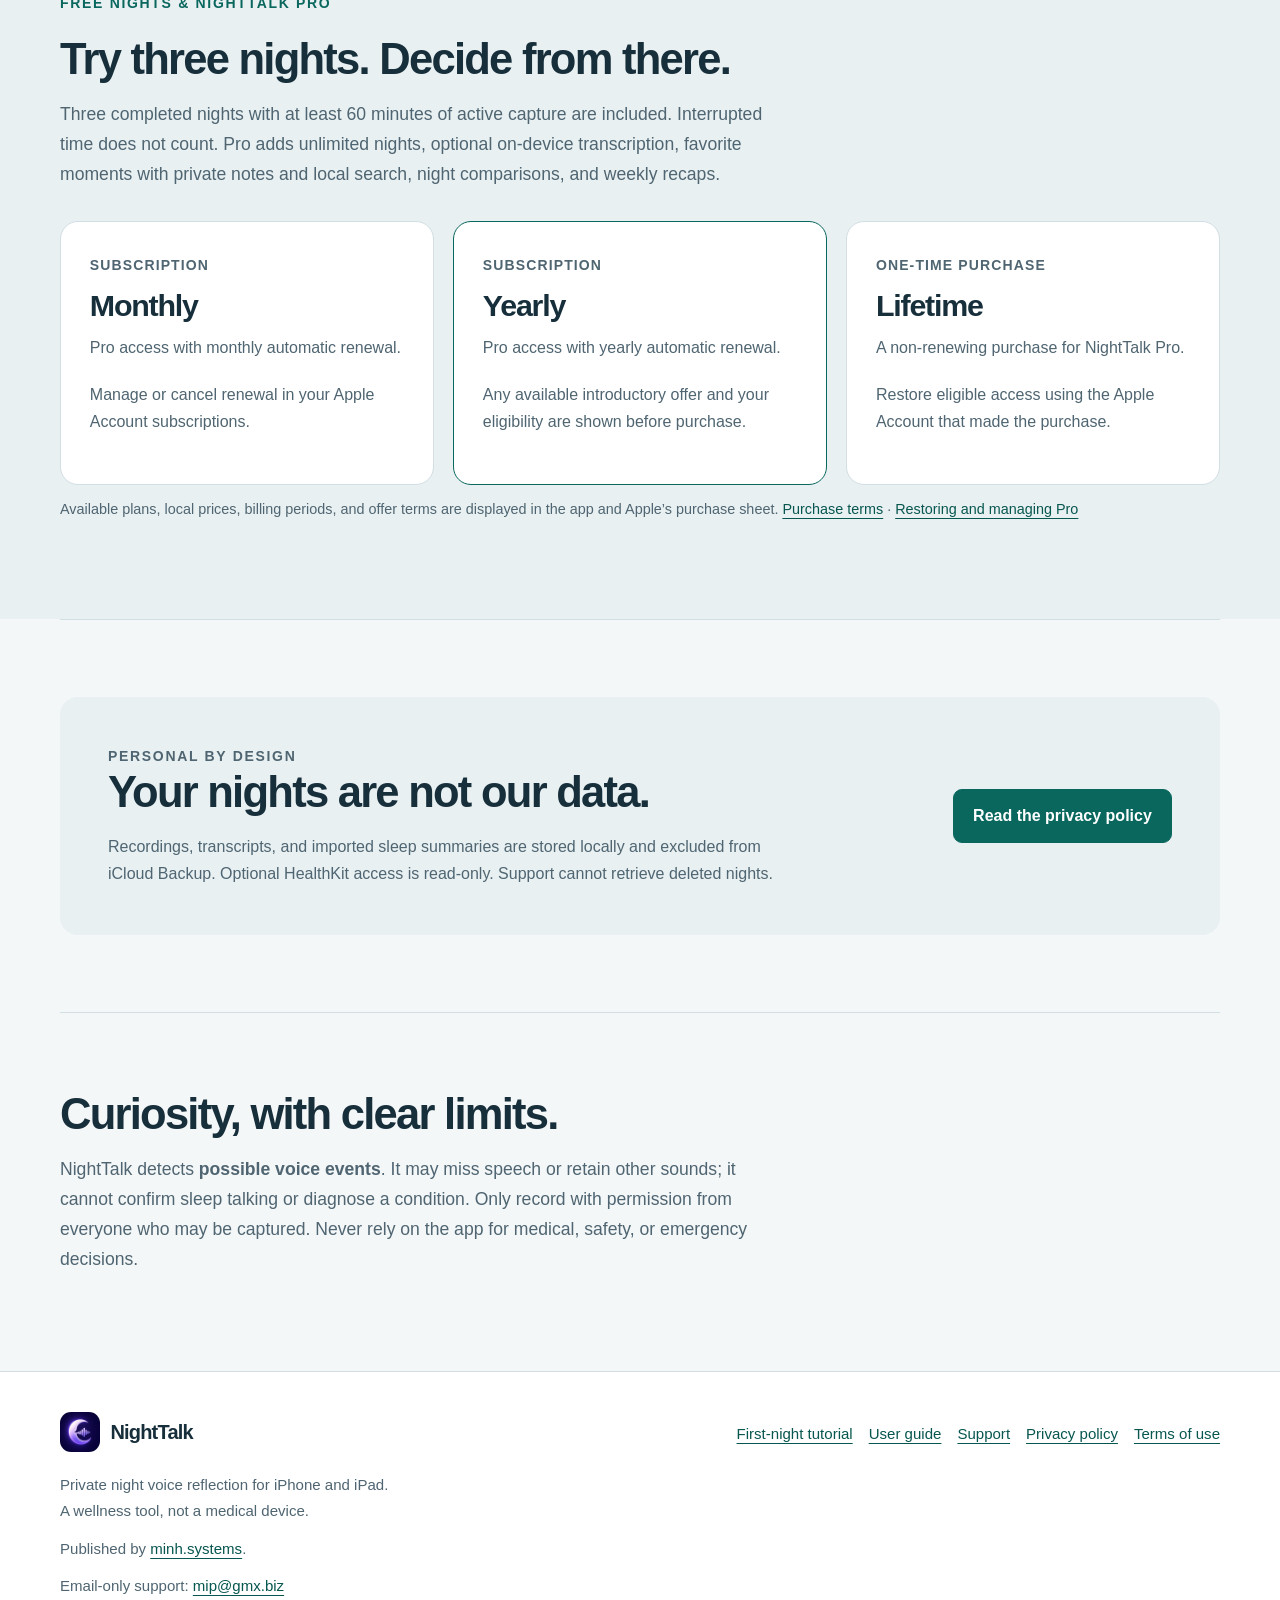
==== commit b09a2b78: "Document private Pro moments, comparisons and weekly recaps" ====
--- a/index.html
+++ b/index.html
@@ -6,7 +6,7 @@
 <section class="hero"><div class="shell hero-grid"><div><p class="eyebrow">Night voice reflection · iPhone &amp; iPad</p><h1>Your night.<br>A little more <em>insight.</em></h1><p class="hero-copy">Look back at possible nighttime voice events, listen to short clips, and find your own context. Your recordings stay on your device.</p><div class="hero-actions"><a class="button" href="tutorial.html">Walk through your first night <span aria-hidden="true">&nbsp;↗</span></a><a class="button button-secondary" href="documentation.html">Explore the guide</a></div><p class="microcopy">iOS / iPadOS 17 or later · English app interface</p></div><aside class="night-note"><p class="eyebrow">A simple evening-to-morning routine</p><h2>Start intentionally.<br>Review in your own time.</h2><ol><li><div><strong>Before bed</strong><span>Get permission, place your device, and tap Start Night.</span></div></li><li><div><strong>During the night</strong><span>Microphone input is evaluated locally. Only bounded candidate clips are saved.</span></div></li><li><div><strong>In the morning</strong><span>Stop the session, let local analysis finish, and review retained events.</span></div></li></ol></aside></div></section>
 <div class="shell facts" aria-label="Product facts"><div class="fact"><strong>No account</strong><span>Open the app. Start with your device.</span></div><div class="fact"><strong>On-device processing</strong><span>No developer cloud for your nights.</span></div><div class="fact"><strong>No ads or tracking</strong><span>No advertising or analytics SDKs.</span></div><div class="fact"><strong>You control retention</strong><span>Keep nights for 7–90 days, or delete them.</span></div></div>
 <section class="section shell"><p class="eyebrow">Make yourself at home</p><h2>Everything you need for a first night.</h2><p class="section-intro">A practical introduction, a reference when you need it, and a direct way to ask for help.</p><div class="grid-3"><article class="card"><p class="eyebrow">01 / Get started</p><h3>Your first-night tutorial</h3><p>Follow the exact steps from device setup to your morning summary, with a short practice run before bedtime.</p><a href="tutorial.html">Start the tutorial →</a></article><article class="card"><p class="eyebrow">02 / Learn the app</p><h3>The complete user guide</h3><p>Recording, history, transcripts, HealthKit, Pro, retention, and deletion—explained in plain language.</p><a href="documentation.html">Read the user guide →</a></article><article class="card"><p class="eyebrow">03 / Find an answer</p><h3>Help, without a help desk</h3><p>Check common recording and purchase issues, or contact NightTalk directly by email. No account or form required.</p><a href="support.html">Visit support →</a></article></div></section>
-<section class="section pricing" id="plans"><div class="shell"><p class="eyebrow">Free nights &amp; NightTalk Pro</p><h2>Try three nights. Decide from there.</h2><p class="section-intro">Three completed nights with at least 60 minutes of active capture are included. Interrupted time does not count. Pro adds unlimited nights, optional on-device transcription, and Pro insights.</p><div class="pricing-grid"><article class="price-card"><span class="price-label">Subscription</span><h3 class="price">Monthly</h3><p>Pro access with monthly automatic renewal.</p><p>Manage or cancel renewal in your Apple Account subscriptions.</p></article><article class="price-card featured"><span class="price-label">Subscription</span><h3 class="price">Yearly</h3><p>Pro access with yearly automatic renewal.</p><p>Any available introductory offer and your eligibility are shown before purchase.</p></article><article class="price-card"><span class="price-label">One-time purchase</span><h3 class="price">Lifetime</h3><p>A non-renewing purchase for NightTalk Pro.</p><p>Restore eligible access using the Apple Account that made the purchase.</p></article></div><p class="microcopy">Available plans, local prices, billing periods, and offer terms are displayed in the app and Apple’s purchase sheet. <a href="terms.html">Purchase terms</a> · <a href="documentation.html#purchases">Restoring and managing Pro</a></p></div></section>
+<section class="section pricing" id="plans"><div class="shell"><p class="eyebrow">Free nights &amp; NightTalk Pro</p><h2>Try three nights. Decide from there.</h2><p class="section-intro">Three completed nights with at least 60 minutes of active capture are included. Interrupted time does not count. Pro adds unlimited nights, optional on-device transcription, favorite moments with private notes and local search, night comparisons, and weekly recaps.</p><div class="pricing-grid"><article class="price-card"><span class="price-label">Subscription</span><h3 class="price">Monthly</h3><p>Pro access with monthly automatic renewal.</p><p>Manage or cancel renewal in your Apple Account subscriptions.</p></article><article class="price-card featured"><span class="price-label">Subscription</span><h3 class="price">Yearly</h3><p>Pro access with yearly automatic renewal.</p><p>Any available introductory offer and your eligibility are shown before purchase.</p></article><article class="price-card"><span class="price-label">One-time purchase</span><h3 class="price">Lifetime</h3><p>A non-renewing purchase for NightTalk Pro.</p><p>Restore eligible access using the Apple Account that made the purchase.</p></article></div><p class="microcopy">Available plans, local prices, billing periods, and offer terms are displayed in the app and Apple’s purchase sheet. <a href="terms.html">Purchase terms</a> · <a href="documentation.html#purchases">Restoring and managing Pro</a></p></div></section>
 <section class="section shell"><div class="callout"><div><p class="eyebrow">Personal by design</p><h2>Your nights are not our data.</h2><p>Recordings, transcripts, and imported sleep summaries are stored locally and excluded from iCloud Backup. Optional HealthKit access is read-only. Support cannot retrieve deleted nights.</p></div><a class="button" href="privacy.html">Read the privacy policy</a></div></section>
 <section class="section shell"><h2>Curiosity, with clear limits.</h2><p class="section-intro">NightTalk detects <strong>possible voice events</strong>. It may miss speech or retain other sounds; it cannot confirm sleep talking or diagnose a condition. Only record with permission from everyone who may be captured. Never rely on the app for medical, safety, or emergency decisions.</p></section></main>
 <footer class="site-footer"><div class="shell footer-grid"><div><a class="brand" href="index.html"><img class="brand-icon" src="assets/app-icon.png" width="40" height="40" alt="">NightTalk</a><p>Private night voice reflection for iPhone and iPad.<br>A wellness tool, not a medical device.</p><p>Published by <a href="https://minh.systems/">minh.systems</a>.</p><p>Email-only support: <a href="mailto:mip@gmx.biz">mip@gmx.biz</a></p></div><nav class="footer-links" aria-label="Footer navigation"><a href="tutorial.html">First-night tutorial</a><a href="documentation.html">User guide</a><a href="support.html">Support</a><a href="privacy.html">Privacy policy</a><a href="terms.html">Terms of use</a></nav></div></footer>
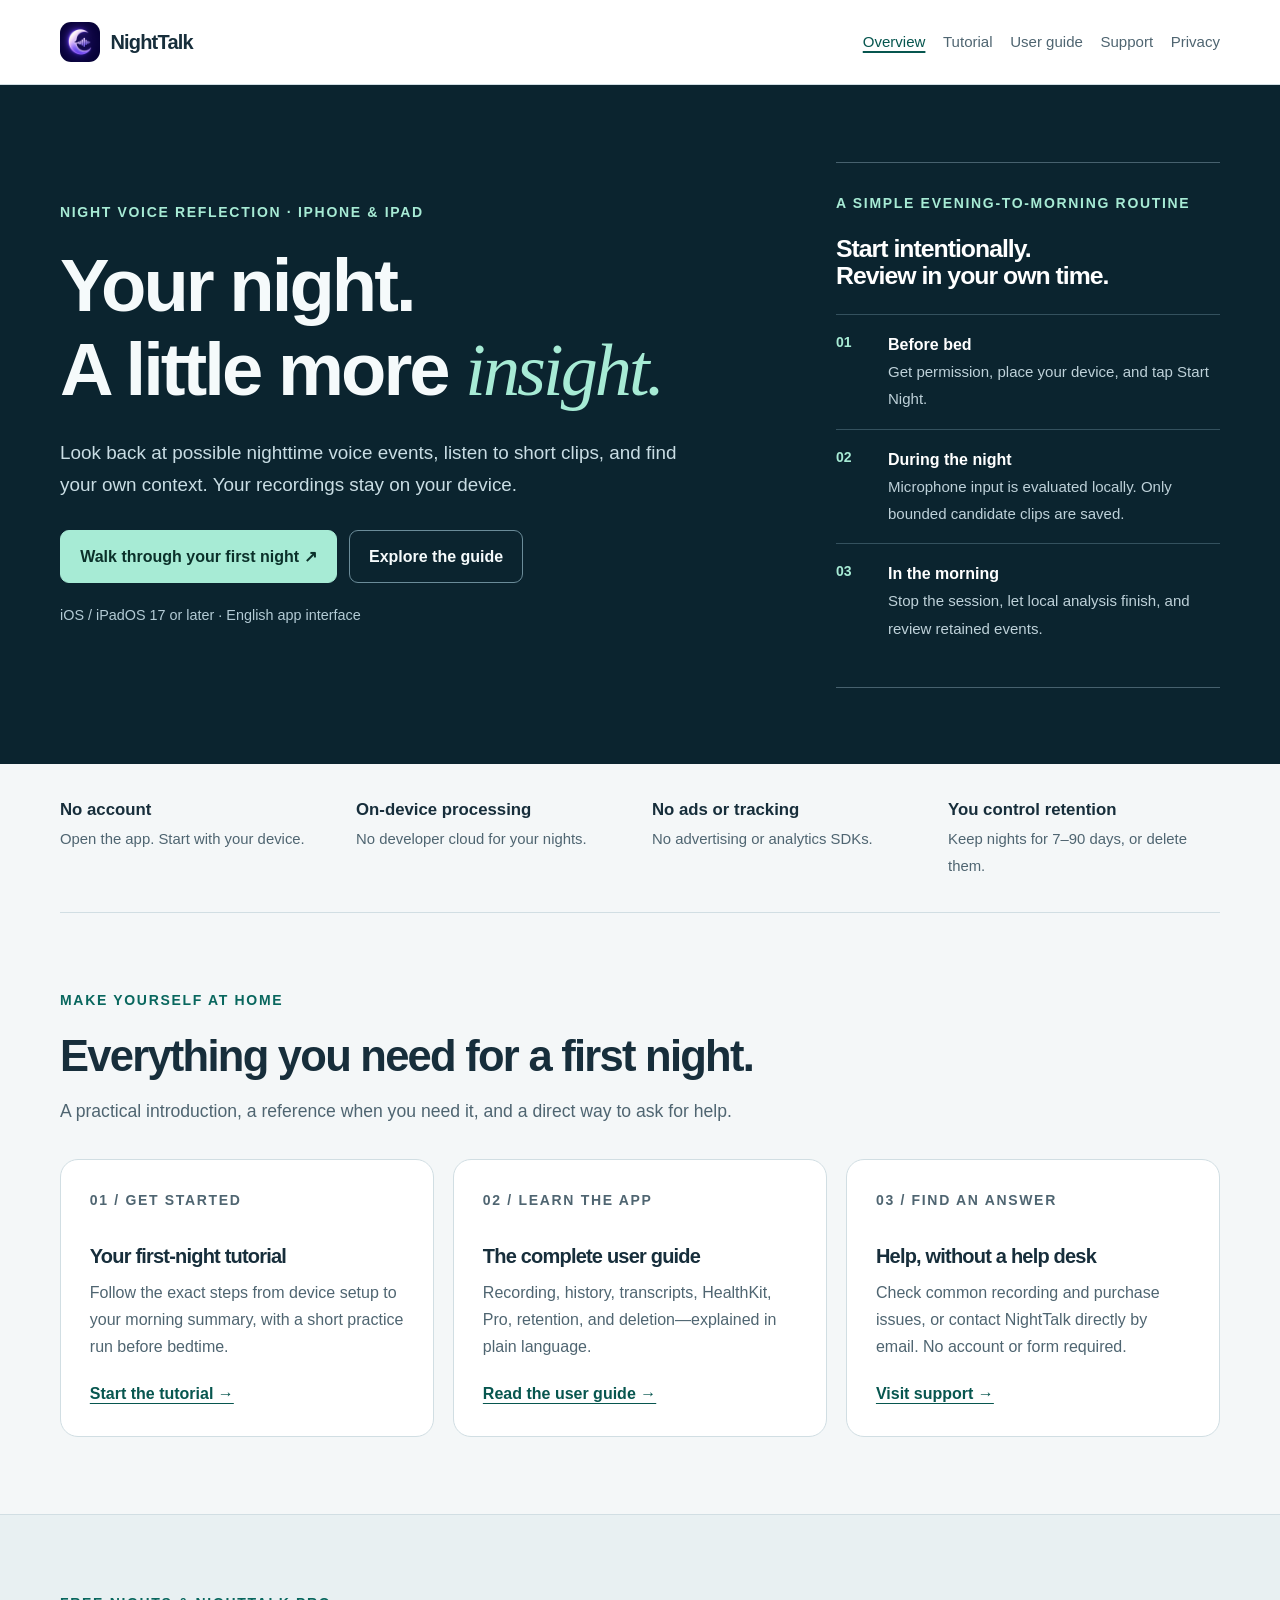
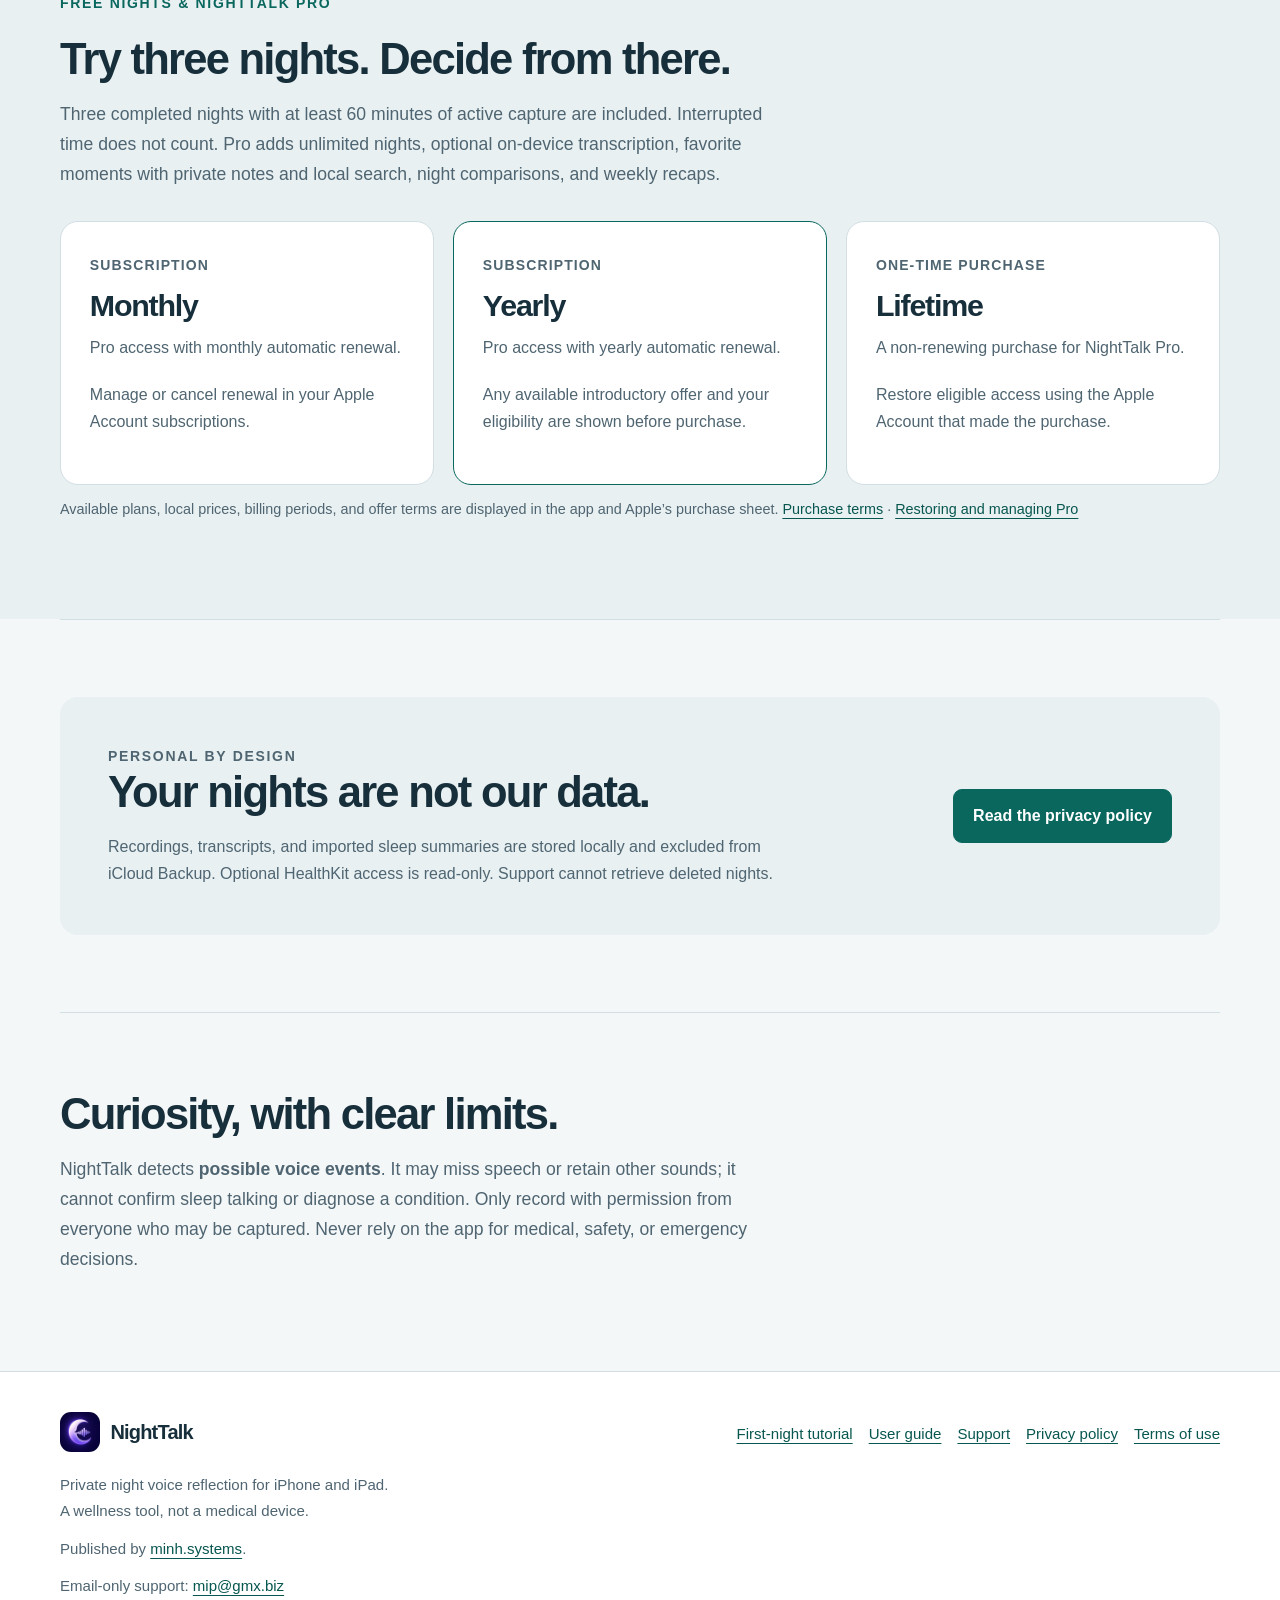
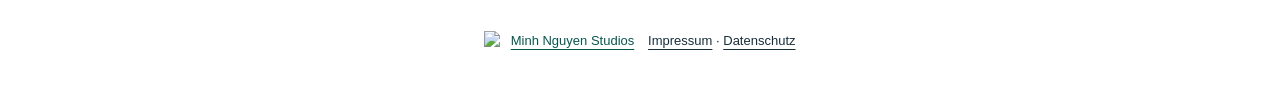
==== commit 634f0481: "Footer: Minh Nguyen Studios logo, Impressum und Datenschutz verlinken" ====
--- a/index.html
+++ b/index.html
@@ -9,5 +9,10 @@
 <section class="section pricing" id="plans"><div class="shell"><p class="eyebrow">Free nights &amp; NightTalk Pro</p><h2>Try three nights. Decide from there.</h2><p class="section-intro">Three completed nights with at least 60 minutes of active capture are included. Interrupted time does not count. Pro adds unlimited nights, optional on-device transcription, favorite moments with private notes and local search, night comparisons, and weekly recaps.</p><div class="pricing-grid"><article class="price-card"><span class="price-label">Subscription</span><h3 class="price">Monthly</h3><p>Pro access with monthly automatic renewal.</p><p>Manage or cancel renewal in your Apple Account subscriptions.</p></article><article class="price-card featured"><span class="price-label">Subscription</span><h3 class="price">Yearly</h3><p>Pro access with yearly automatic renewal.</p><p>Any available introductory offer and your eligibility are shown before purchase.</p></article><article class="price-card"><span class="price-label">One-time purchase</span><h3 class="price">Lifetime</h3><p>A non-renewing purchase for NightTalk Pro.</p><p>Restore eligible access using the Apple Account that made the purchase.</p></article></div><p class="microcopy">Available plans, local prices, billing periods, and offer terms are displayed in the app and Apple’s purchase sheet. <a href="terms.html">Purchase terms</a> · <a href="documentation.html#purchases">Restoring and managing Pro</a></p></div></section>
 <section class="section shell"><div class="callout"><div><p class="eyebrow">Personal by design</p><h2>Your nights are not our data.</h2><p>Recordings, transcripts, and imported sleep summaries are stored locally and excluded from iCloud Backup. Optional HealthKit access is read-only. Support cannot retrieve deleted nights.</p></div><a class="button" href="privacy.html">Read the privacy policy</a></div></section>
 <section class="section shell"><h2>Curiosity, with clear limits.</h2><p class="section-intro">NightTalk detects <strong>possible voice events</strong>. It may miss speech or retain other sounds; it cannot confirm sleep talking or diagnose a condition. Only record with permission from everyone who may be captured. Never rely on the app for medical, safety, or emergency decisions.</p></section></main>
-<footer class="site-footer"><div class="shell footer-grid"><div><a class="brand" href="index.html"><img class="brand-icon" src="assets/app-icon.png" width="40" height="40" alt="">NightTalk</a><p>Private night voice reflection for iPhone and iPad.<br>A wellness tool, not a medical device.</p><p>Published by <a href="https://minh.systems/">minh.systems</a>.</p><p>Email-only support: <a href="mailto:mip@gmx.biz">mip@gmx.biz</a></p></div><nav class="footer-links" aria-label="Footer navigation"><a href="tutorial.html">First-night tutorial</a><a href="documentation.html">User guide</a><a href="support.html">Support</a><a href="privacy.html">Privacy policy</a><a href="terms.html">Terms of use</a></nav></div></footer>
+<footer class="site-footer"><div class="shell footer-grid"><div><a class="brand" href="index.html"><img class="brand-icon" src="assets/app-icon.png" width="40" height="40" alt="">NightTalk</a><p>Private night voice reflection for iPhone and iPad.<br>A wellness tool, not a medical device.</p><p>Published by <a href="https://minh.systems/">minh.systems</a>.</p><p>Email-only support: <a href="mailto:mip@gmx.biz">mip@gmx.biz</a></p></div><nav class="footer-links" aria-label="Footer navigation"><a href="tutorial.html">First-night tutorial</a><a href="documentation.html">User guide</a><a href="support.html">Support</a><a href="privacy.html">Privacy policy</a><a href="terms.html">Terms of use</a></nav></div><!-- Minh Nguyen Studios -->
+<div class="minh-studio" style="clear:both;margin:20px auto 0;text-align:center;font-size:13px;line-height:1.6">
+<a href="https://minh.systems/" aria-label="Minh Nguyen Studios" style="display:inline-block"><picture><source srcset="https://minh.systems/brand/minh_studios_wortmarke_dunkel.svg" media="(prefers-color-scheme: dark)"><img src="https://minh.systems/brand/minh_studios_wortmarke_hell.svg" alt="Minh Nguyen Studios" width="160" height="40" style="display:block;margin:0 auto;width:160px;height:auto;border:0"></picture></a>
+<a href="https://minh.systems/impressum/" style="color:inherit">Impressum</a> · <a href="https://minh.systems/datenschutz/" style="color:inherit">Datenschutz</a>
+</div>
+</footer>
 </body></html>
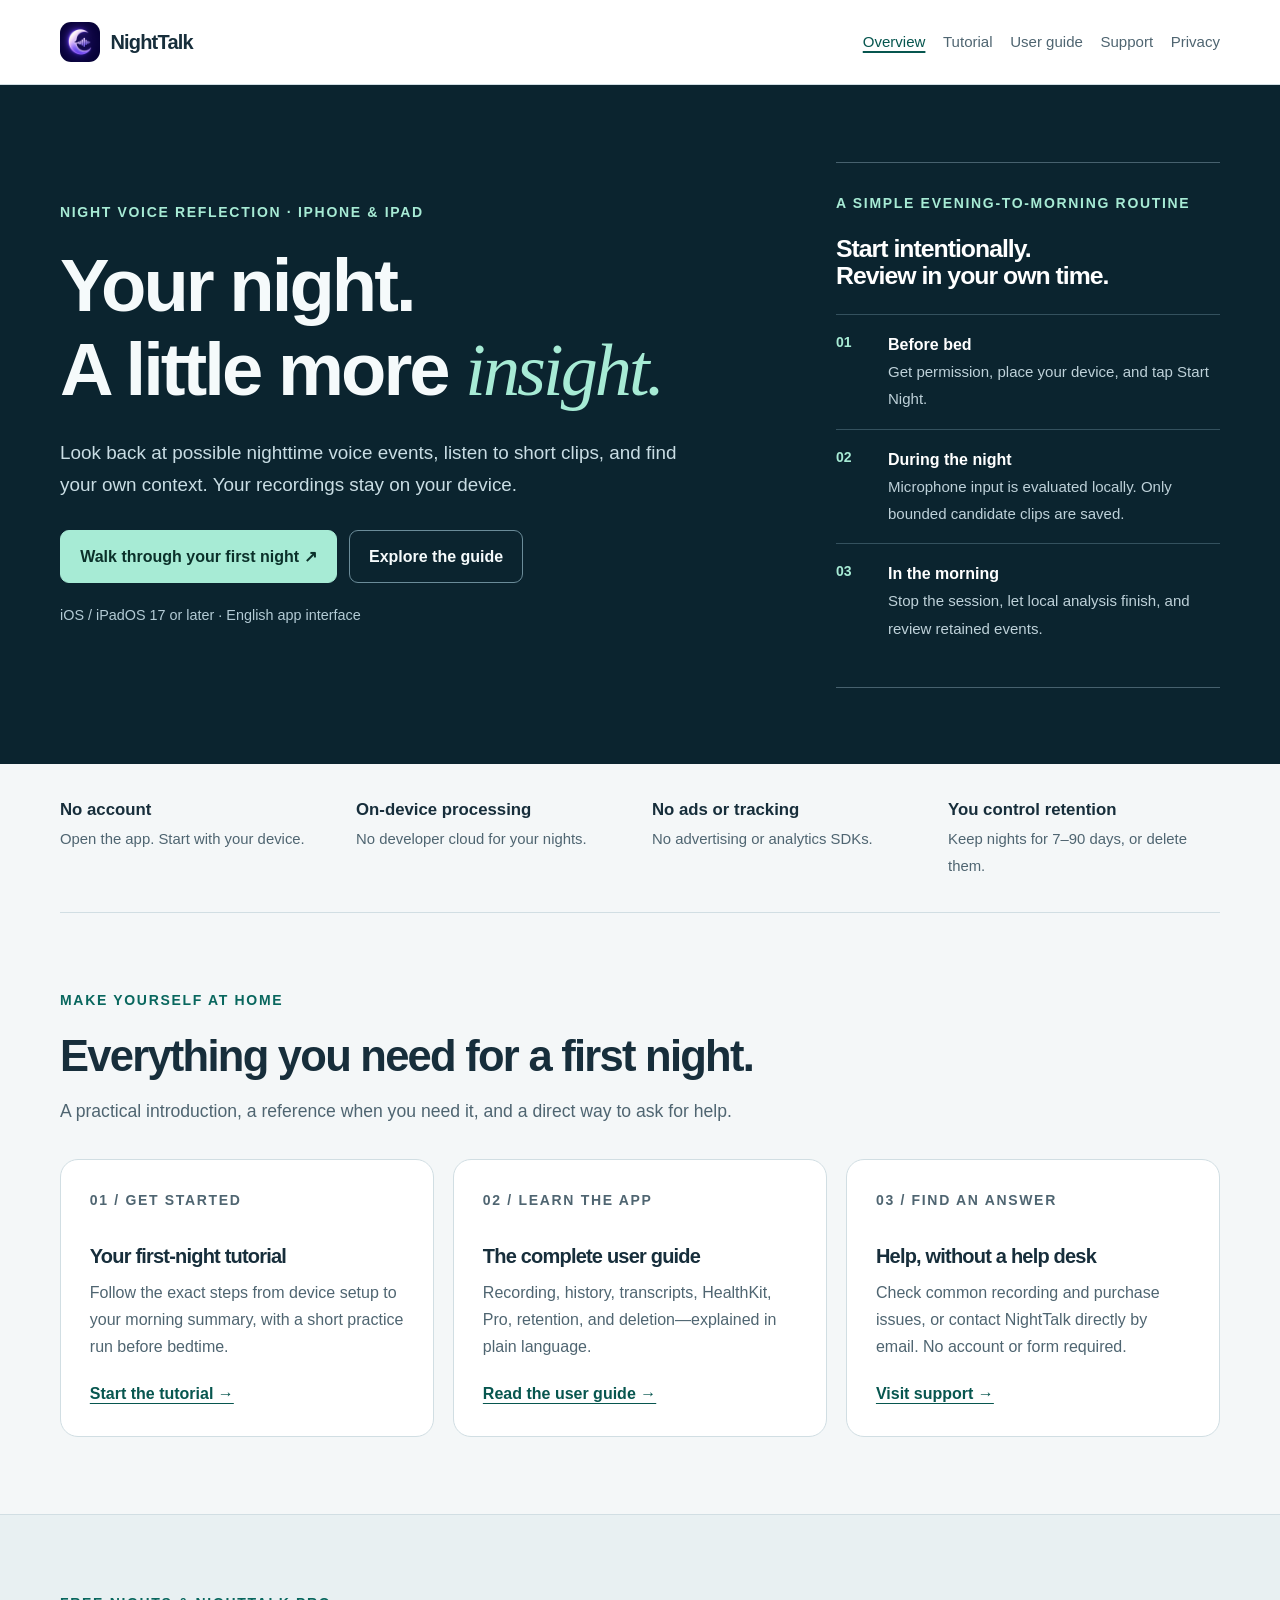
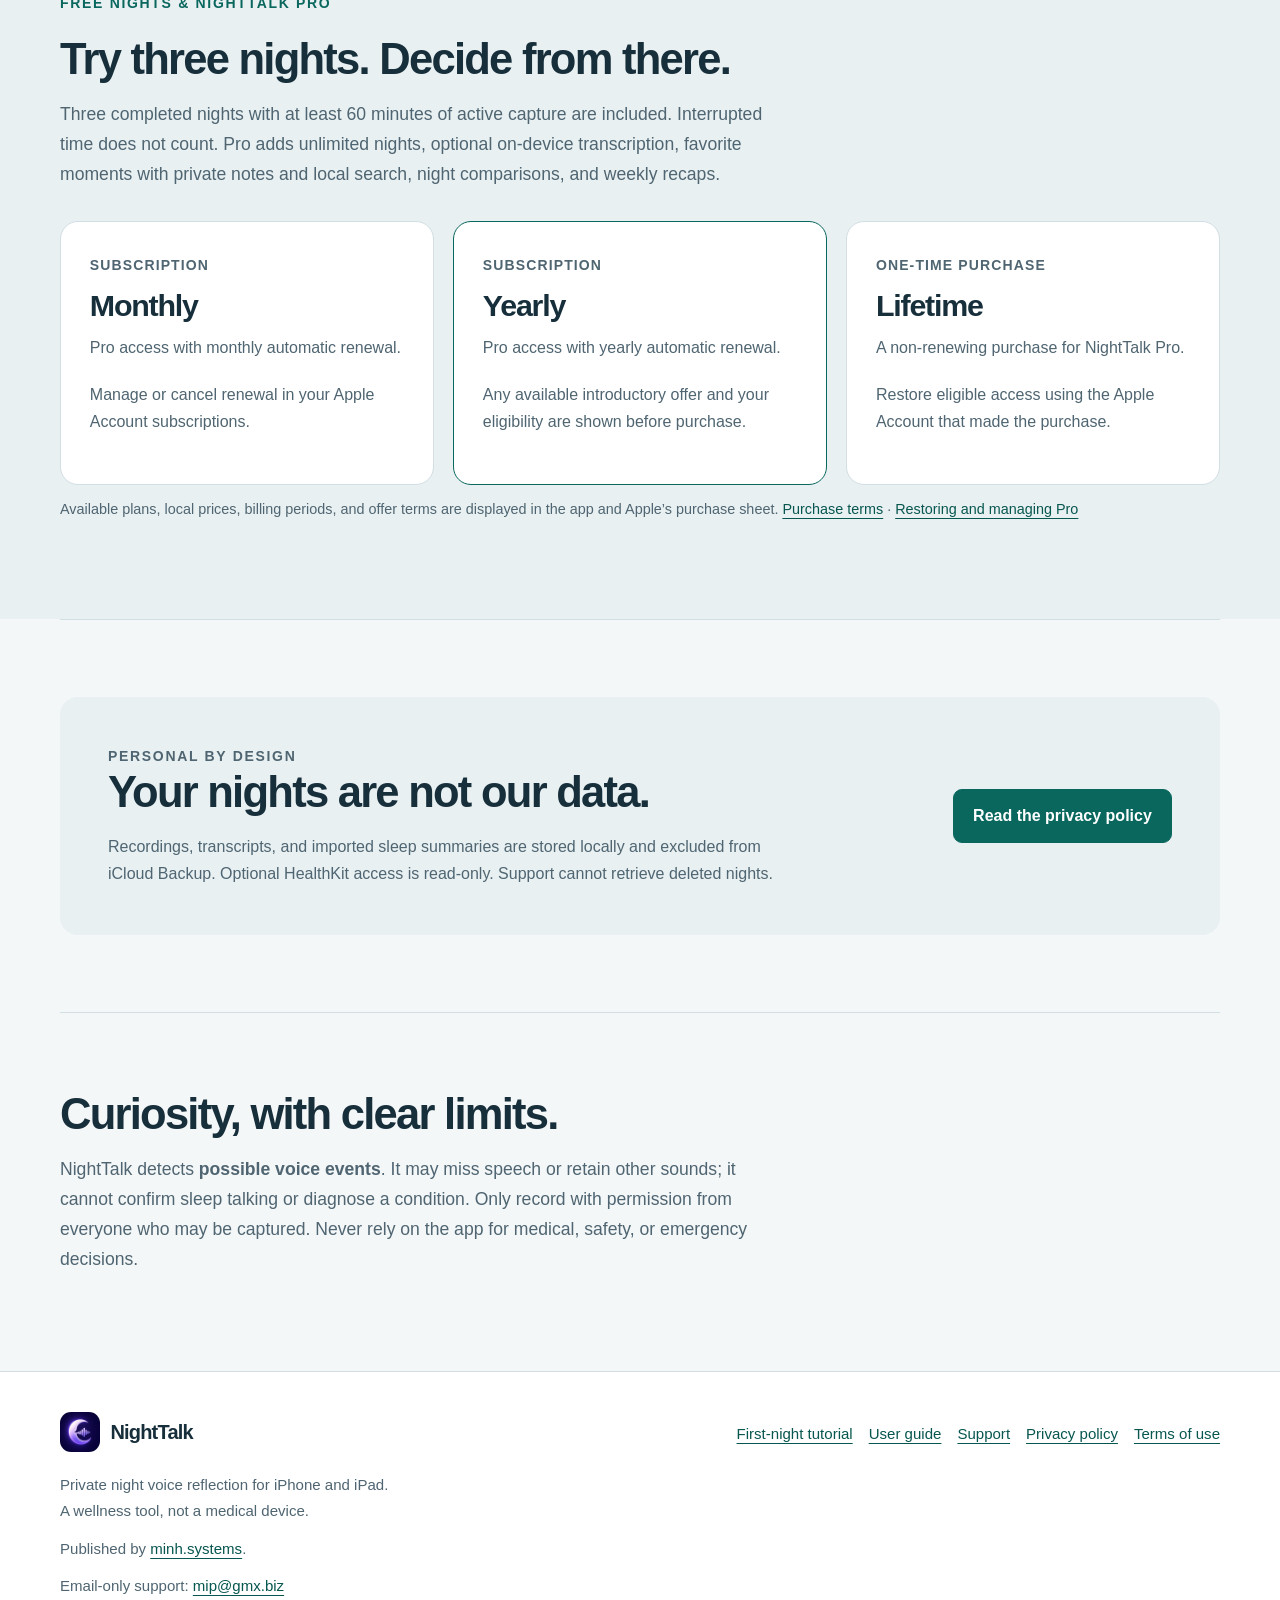
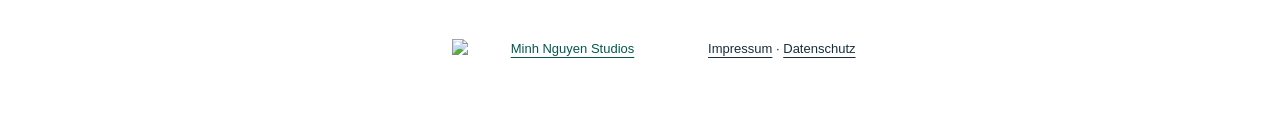
==== commit b727b8a5: "Studio-Logo größer und präsenter" ====
--- a/index.html
+++ b/index.html
@@ -11,7 +11,7 @@
 <section class="section shell"><h2>Curiosity, with clear limits.</h2><p class="section-intro">NightTalk detects <strong>possible voice events</strong>. It may miss speech or retain other sounds; it cannot confirm sleep talking or diagnose a condition. Only record with permission from everyone who may be captured. Never rely on the app for medical, safety, or emergency decisions.</p></section></main>
 <footer class="site-footer"><div class="shell footer-grid"><div><a class="brand" href="index.html"><img class="brand-icon" src="assets/app-icon.png" width="40" height="40" alt="">NightTalk</a><p>Private night voice reflection for iPhone and iPad.<br>A wellness tool, not a medical device.</p><p>Published by <a href="https://minh.systems/">minh.systems</a>.</p><p>Email-only support: <a href="mailto:mip@gmx.biz">mip@gmx.biz</a></p></div><nav class="footer-links" aria-label="Footer navigation"><a href="tutorial.html">First-night tutorial</a><a href="documentation.html">User guide</a><a href="support.html">Support</a><a href="privacy.html">Privacy policy</a><a href="terms.html">Terms of use</a></nav></div><!-- Minh Nguyen Studios -->
 <div class="minh-studio" style="clear:both;margin:20px auto 0;text-align:center;font-size:13px;line-height:1.6">
-<a href="https://minh.systems/" aria-label="Minh Nguyen Studios" style="display:inline-block"><picture><source srcset="https://minh.systems/brand/minh_studios_wortmarke_dunkel.svg" media="(prefers-color-scheme: dark)"><img src="https://minh.systems/brand/minh_studios_wortmarke_hell.svg" alt="Minh Nguyen Studios" width="160" height="40" style="display:block;margin:0 auto;width:160px;height:auto;border:0"></picture></a>
+<a href="https://minh.systems/" aria-label="Minh Nguyen Studios" style="display:inline-block"><picture><source srcset="https://minh.systems/brand/minh_studios_wortmarke_dunkel.svg" media="(prefers-color-scheme: dark)"><img src="https://minh.systems/brand/minh_studios_wortmarke_hell.svg" alt="Minh Nguyen Studios" width="280" height="70" style="display:block;margin:8px auto 4px;width:280px;max-width:80%;height:auto;border:0"></picture></a>
 <a href="https://minh.systems/impressum/" style="color:inherit">Impressum</a> · <a href="https://minh.systems/datenschutz/" style="color:inherit">Datenschutz</a>
 </div>
 </footer>
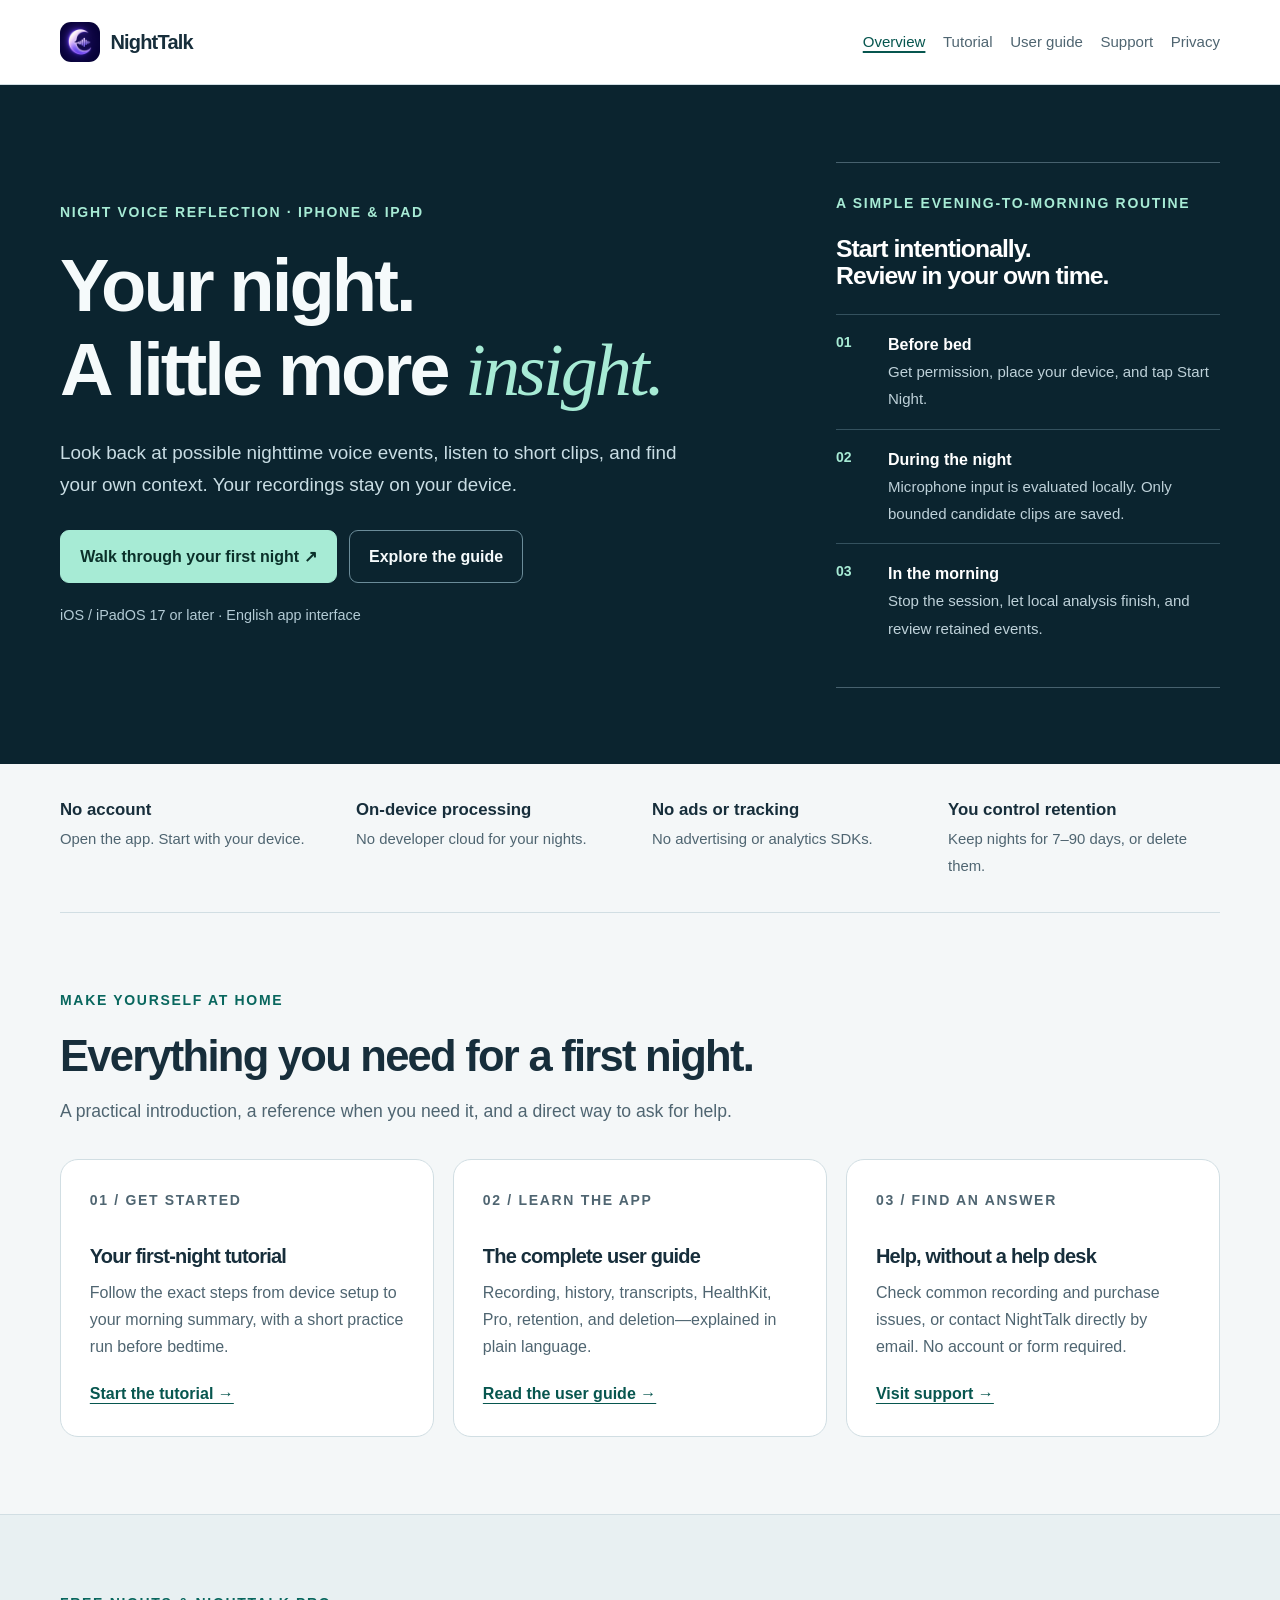
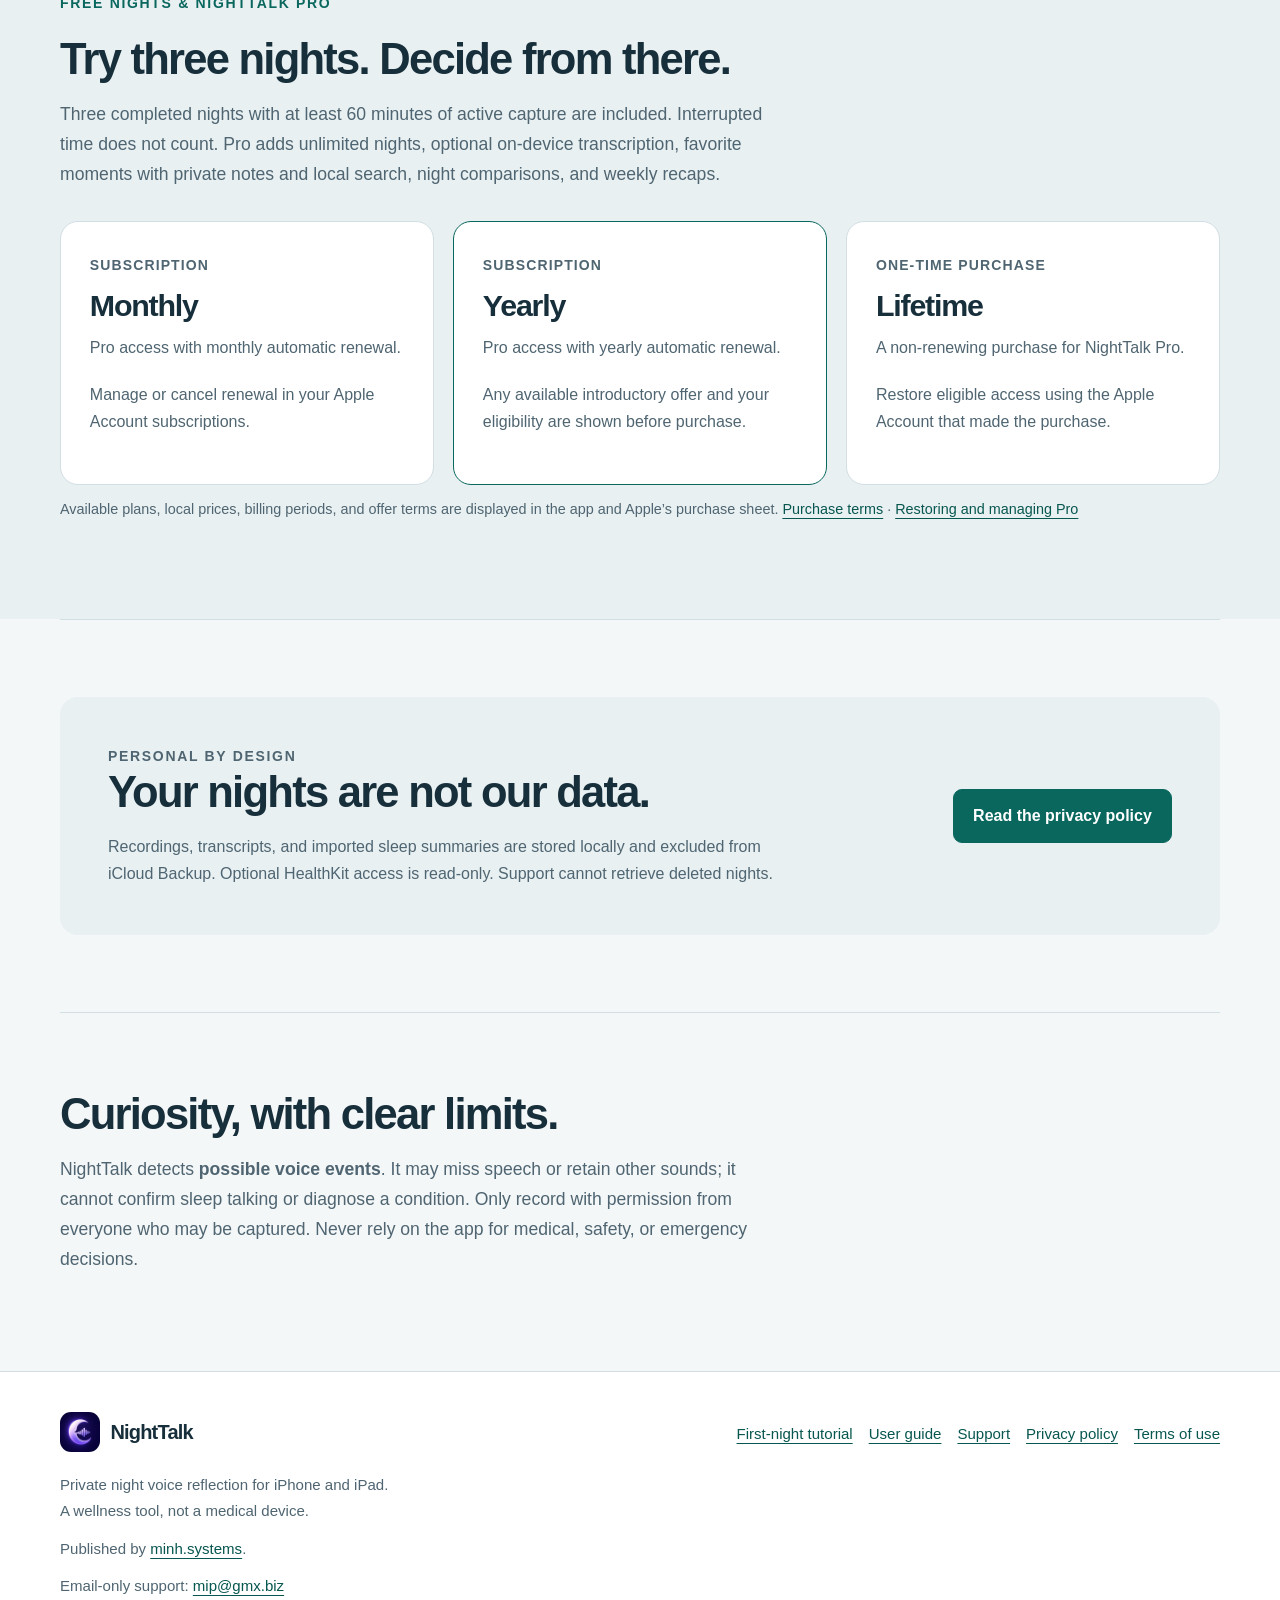
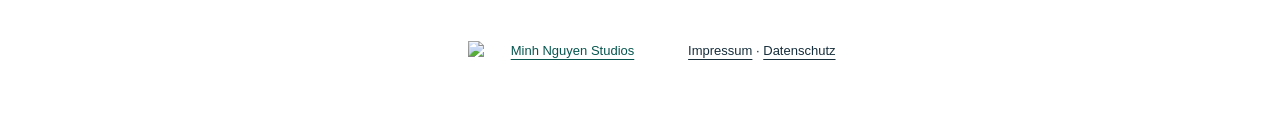
==== commit 975d4f7c: "Studio-Logo: Weißraum entfernt, größer" ====
--- a/index.html
+++ b/index.html
@@ -11,7 +11,7 @@
 <section class="section shell"><h2>Curiosity, with clear limits.</h2><p class="section-intro">NightTalk detects <strong>possible voice events</strong>. It may miss speech or retain other sounds; it cannot confirm sleep talking or diagnose a condition. Only record with permission from everyone who may be captured. Never rely on the app for medical, safety, or emergency decisions.</p></section></main>
 <footer class="site-footer"><div class="shell footer-grid"><div><a class="brand" href="index.html"><img class="brand-icon" src="assets/app-icon.png" width="40" height="40" alt="">NightTalk</a><p>Private night voice reflection for iPhone and iPad.<br>A wellness tool, not a medical device.</p><p>Published by <a href="https://minh.systems/">minh.systems</a>.</p><p>Email-only support: <a href="mailto:mip@gmx.biz">mip@gmx.biz</a></p></div><nav class="footer-links" aria-label="Footer navigation"><a href="tutorial.html">First-night tutorial</a><a href="documentation.html">User guide</a><a href="support.html">Support</a><a href="privacy.html">Privacy policy</a><a href="terms.html">Terms of use</a></nav></div><!-- Minh Nguyen Studios -->
 <div class="minh-studio" style="clear:both;margin:20px auto 0;text-align:center;font-size:13px;line-height:1.6">
-<a href="https://minh.systems/" aria-label="Minh Nguyen Studios" style="display:inline-block"><picture><source srcset="https://minh.systems/brand/minh_studios_wortmarke_dunkel.svg" media="(prefers-color-scheme: dark)"><img src="https://minh.systems/brand/minh_studios_wortmarke_hell.svg" alt="Minh Nguyen Studios" width="280" height="70" style="display:block;margin:8px auto 4px;width:280px;max-width:80%;height:auto;border:0"></picture></a>
+<a href="https://minh.systems/" aria-label="Minh Nguyen Studios" style="display:inline-block"><picture><source srcset="https://minh.systems/brand/minh_studios_wortmarke_dunkel.svg" media="(prefers-color-scheme: dark)"><img src="https://minh.systems/brand/minh_studios_wortmarke_hell.svg" alt="Minh Nguyen Studios" width="240" height="52" style="display:block;margin:10px auto 6px;width:240px;max-width:80%;height:auto;border:0"></picture></a>
 <a href="https://minh.systems/impressum/" style="color:inherit">Impressum</a> · <a href="https://minh.systems/datenschutz/" style="color:inherit">Datenschutz</a>
 </div>
 </footer>
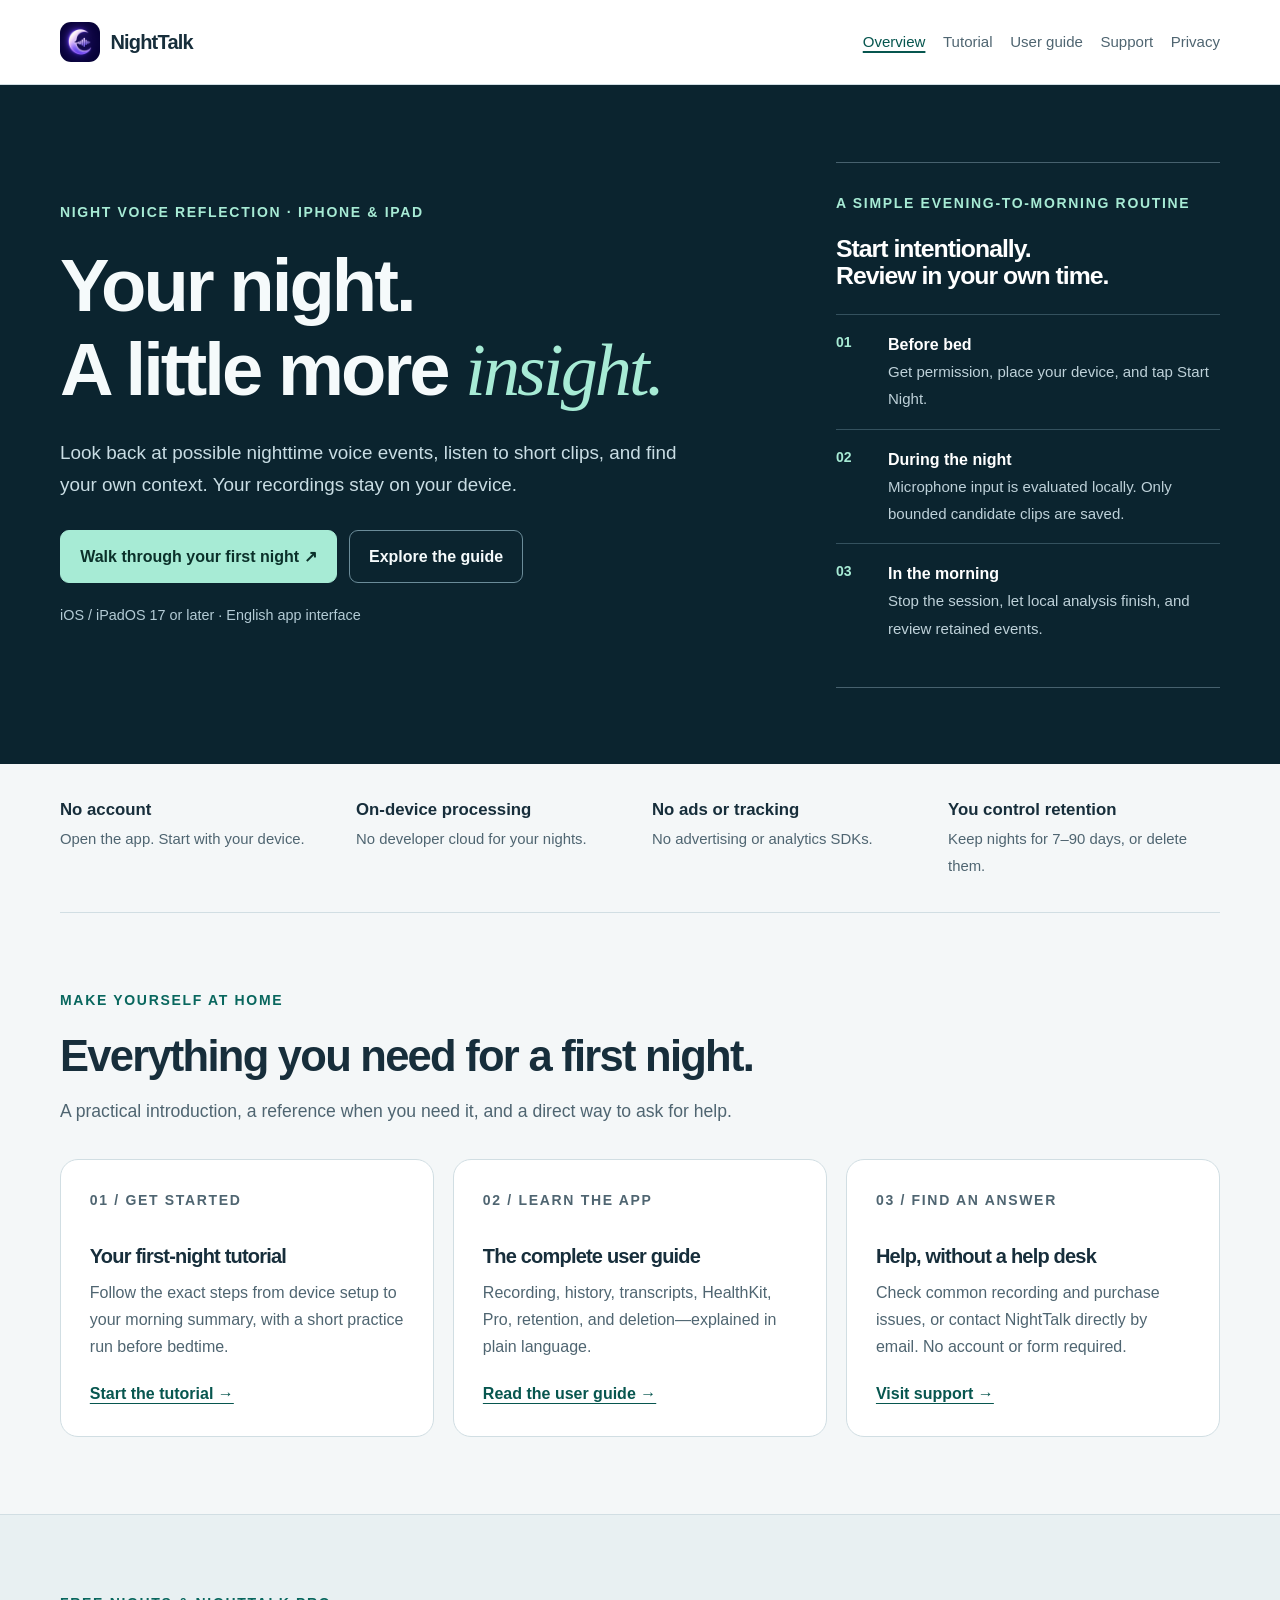
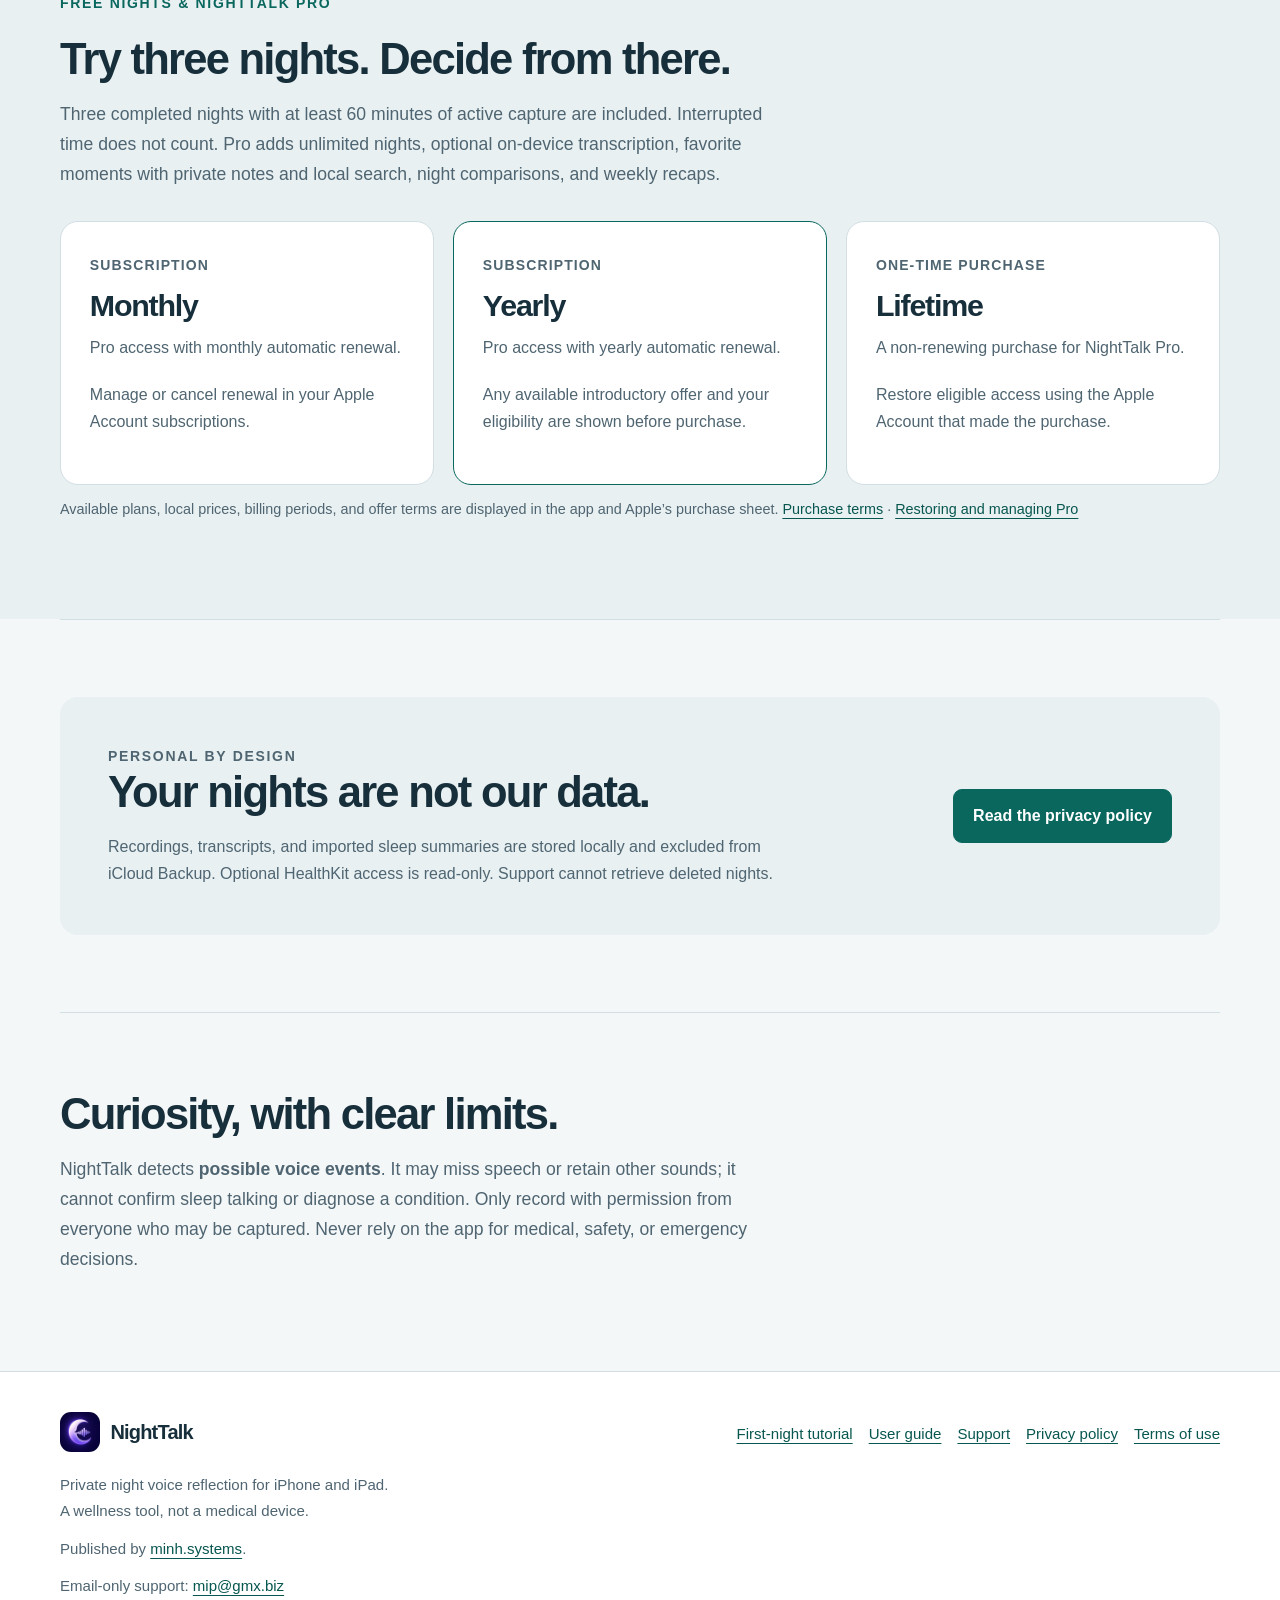
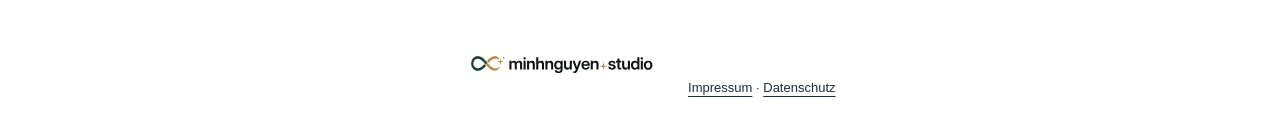
==== commit ca4041ac: "Privacy: consent for other people in the room; new studio wordmark" ====
--- a/index.html
+++ b/index.html
@@ -11,7 +11,7 @@
 <section class="section shell"><h2>Curiosity, with clear limits.</h2><p class="section-intro">NightTalk detects <strong>possible voice events</strong>. It may miss speech or retain other sounds; it cannot confirm sleep talking or diagnose a condition. Only record with permission from everyone who may be captured. Never rely on the app for medical, safety, or emergency decisions.</p></section></main>
 <footer class="site-footer"><div class="shell footer-grid"><div><a class="brand" href="index.html"><img class="brand-icon" src="assets/app-icon.png" width="40" height="40" alt="">NightTalk</a><p>Private night voice reflection for iPhone and iPad.<br>A wellness tool, not a medical device.</p><p>Published by <a href="https://minh.systems/">minh.systems</a>.</p><p>Email-only support: <a href="mailto:mip@gmx.biz">mip@gmx.biz</a></p></div><nav class="footer-links" aria-label="Footer navigation"><a href="tutorial.html">First-night tutorial</a><a href="documentation.html">User guide</a><a href="support.html">Support</a><a href="privacy.html">Privacy policy</a><a href="terms.html">Terms of use</a></nav></div><!-- Minh Nguyen Studios -->
 <div class="minh-studio" style="clear:both;margin:20px auto 0;text-align:center;font-size:13px;line-height:1.6">
-<a href="https://minh.systems/" aria-label="Minh Nguyen Studios" style="display:inline-block"><picture><source srcset="https://minh.systems/brand/minh_studios_wortmarke_dunkel.svg" media="(prefers-color-scheme: dark)"><img src="https://minh.systems/brand/minh_studios_wortmarke_hell.svg" alt="Minh Nguyen Studios" width="240" height="52" style="display:block;margin:10px auto 6px;width:240px;max-width:80%;height:auto;border:0"></picture></a>
+<a href="https://minh.systems/" aria-label="Minh Nguyen Studios" style="display:inline-block"><picture><source srcset="assets/brand/wortmarke_auf-dunkel.svg" media="(prefers-color-scheme: dark)"><img src="assets/brand/wortmarke_auf-hell.svg" alt="Minh Nguyen Studios" width="240" height="56" style="display:block;margin:10px auto 6px;width:240px;max-width:80%;height:auto;border:0"></picture></a>
 <a href="https://minh.systems/impressum/" style="color:inherit">Impressum</a> · <a href="https://minh.systems/datenschutz/" style="color:inherit">Datenschutz</a>
 </div>
 </footer>
